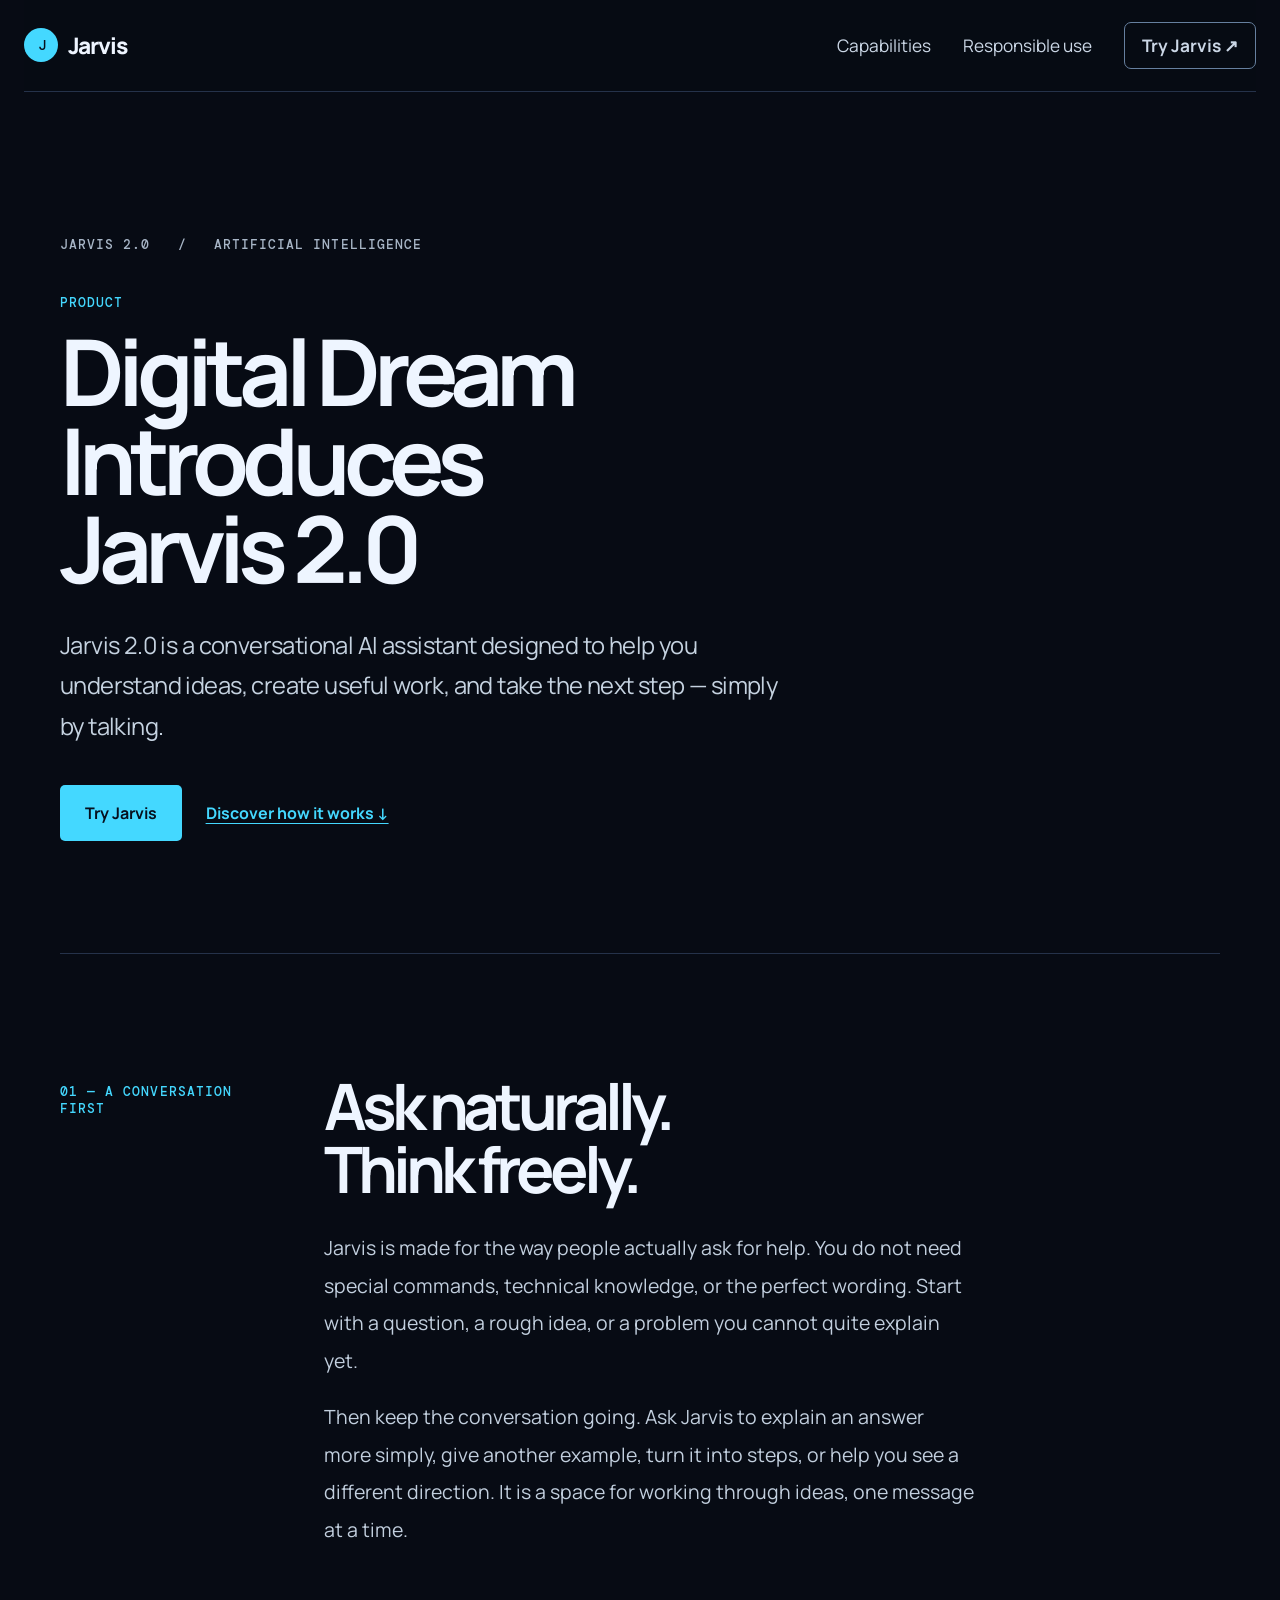
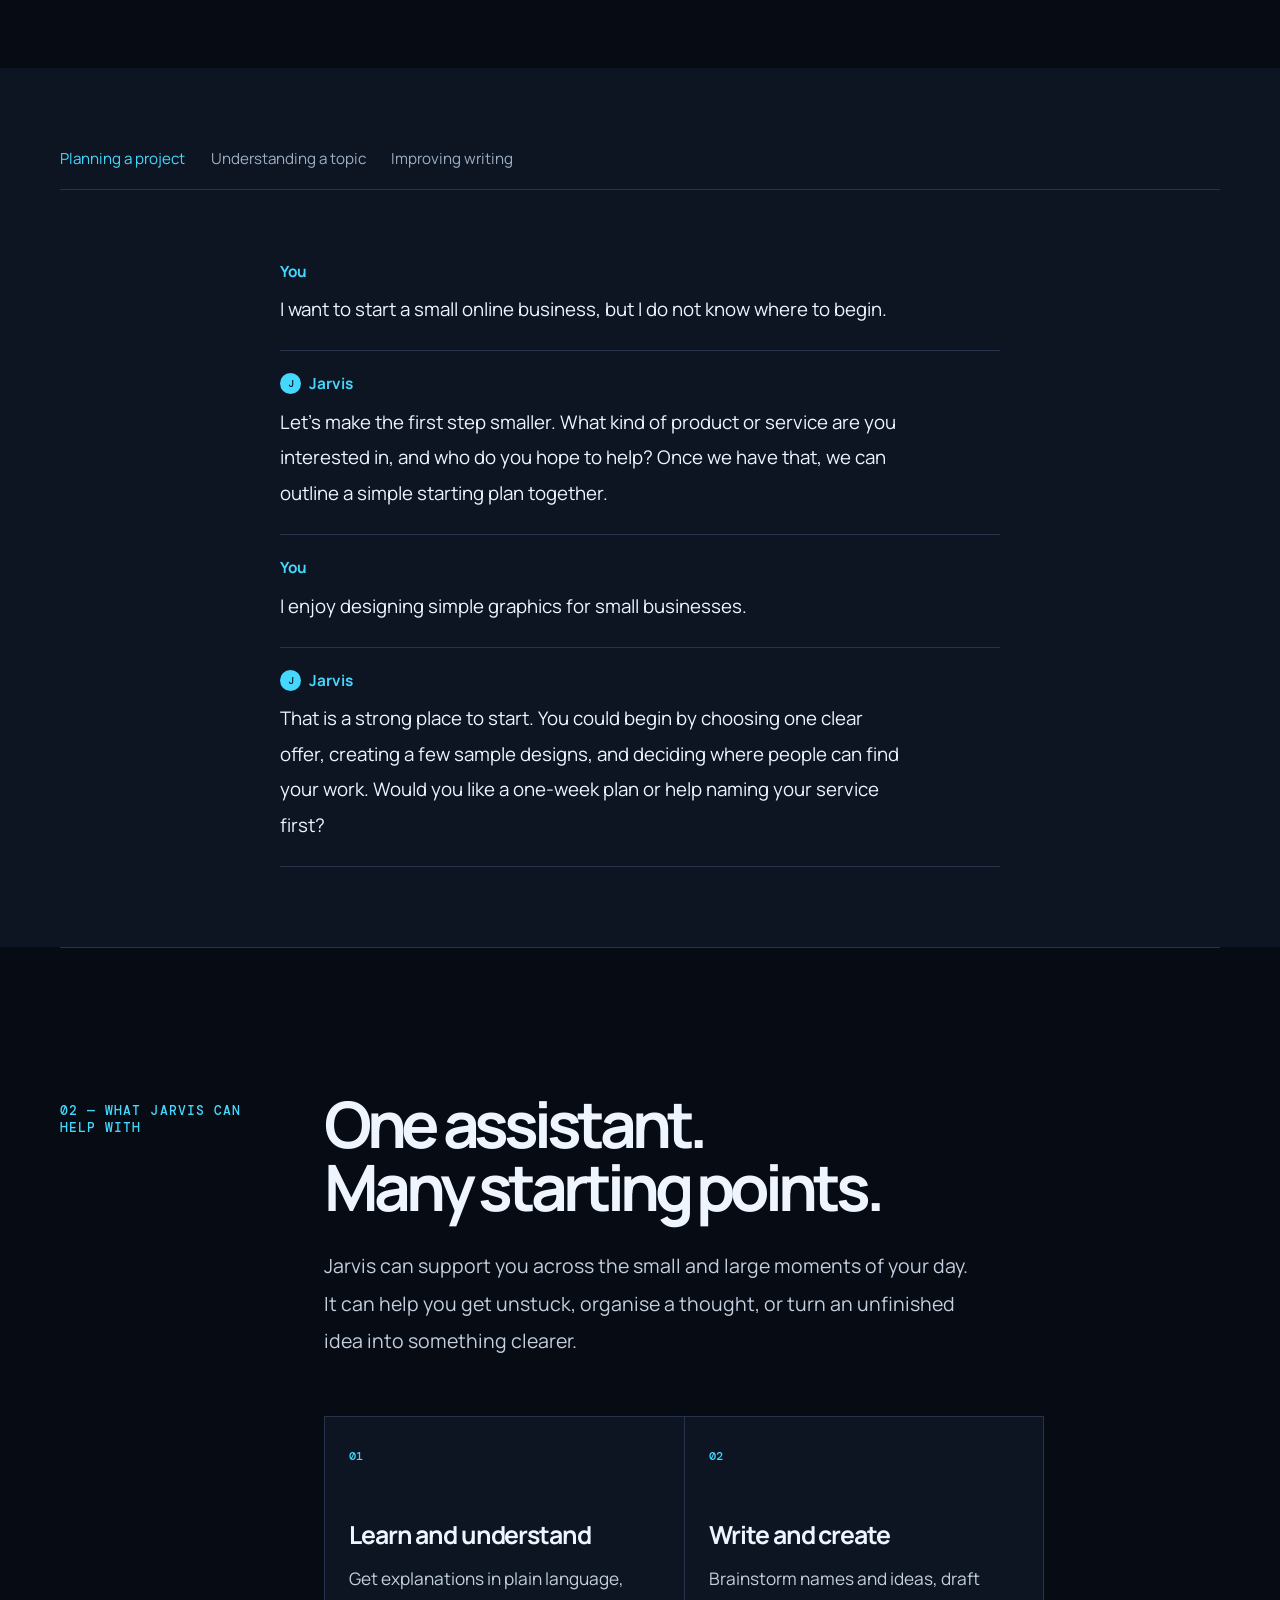
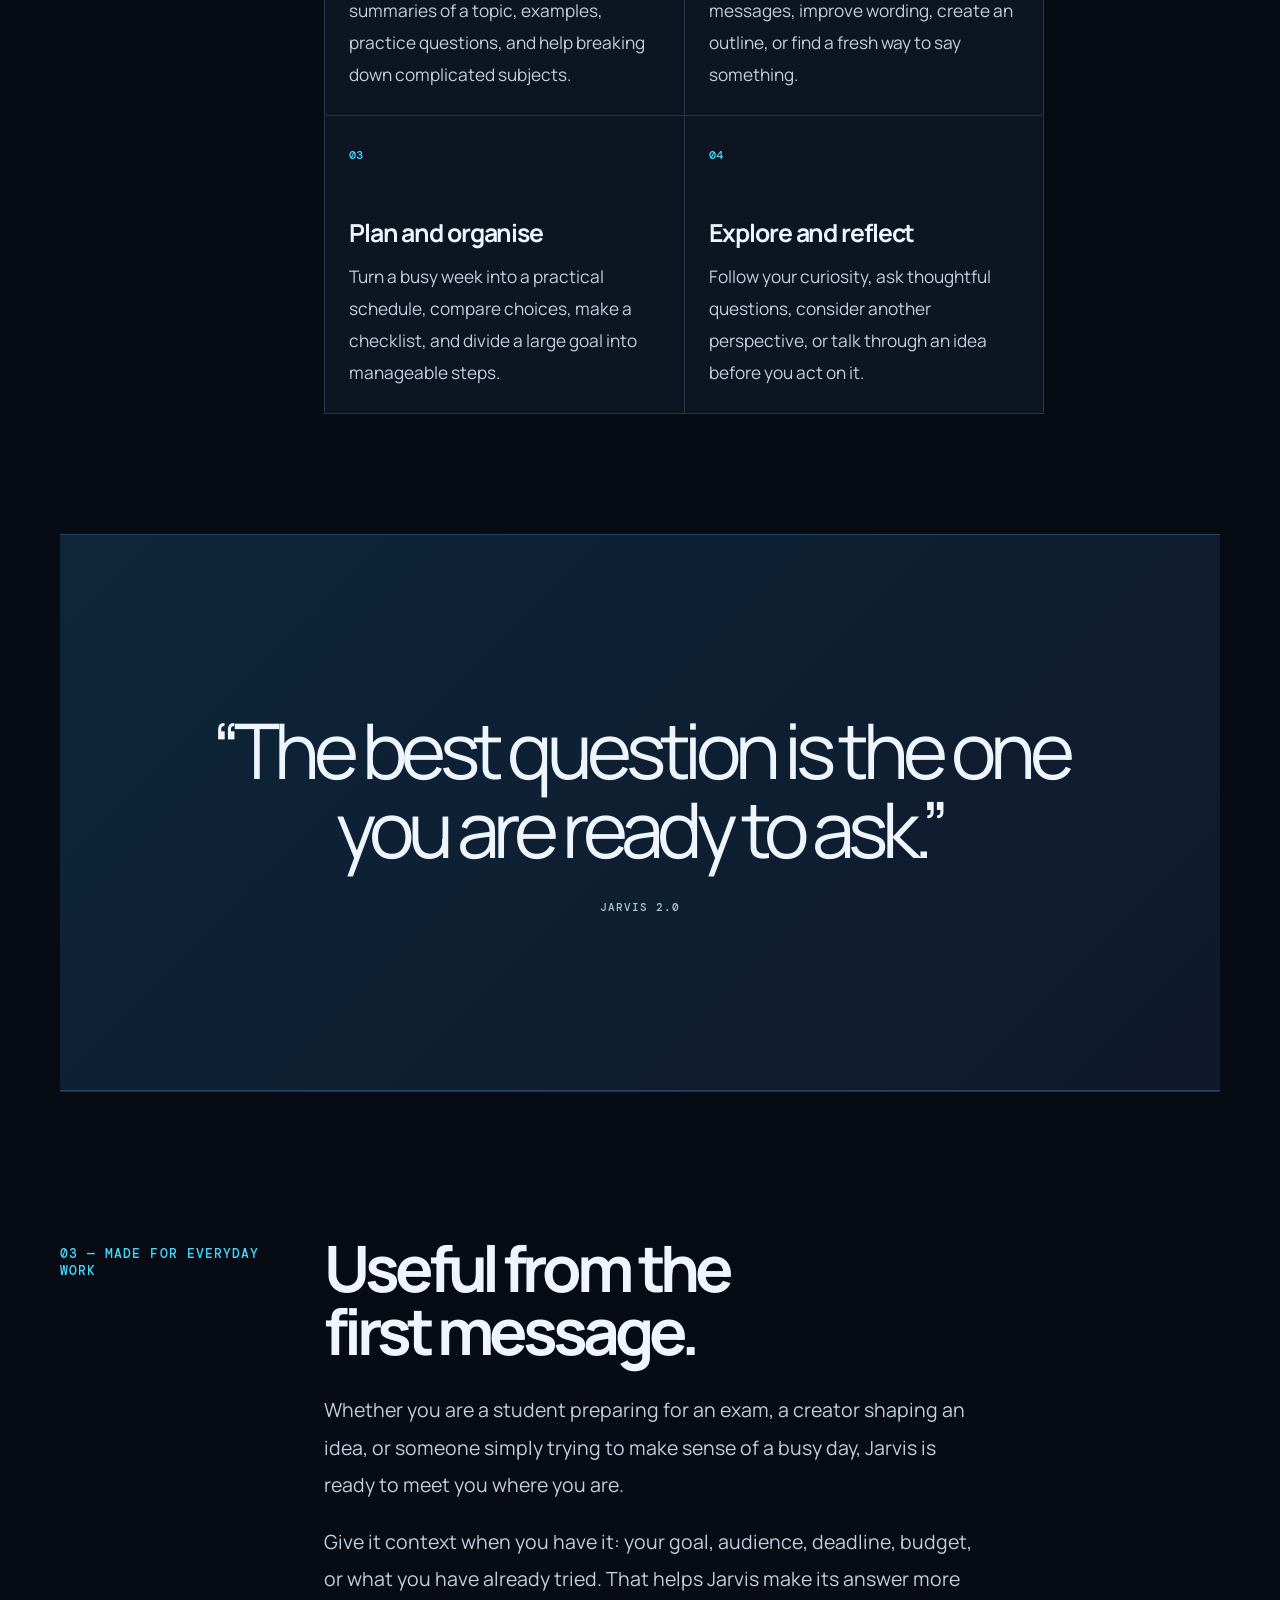
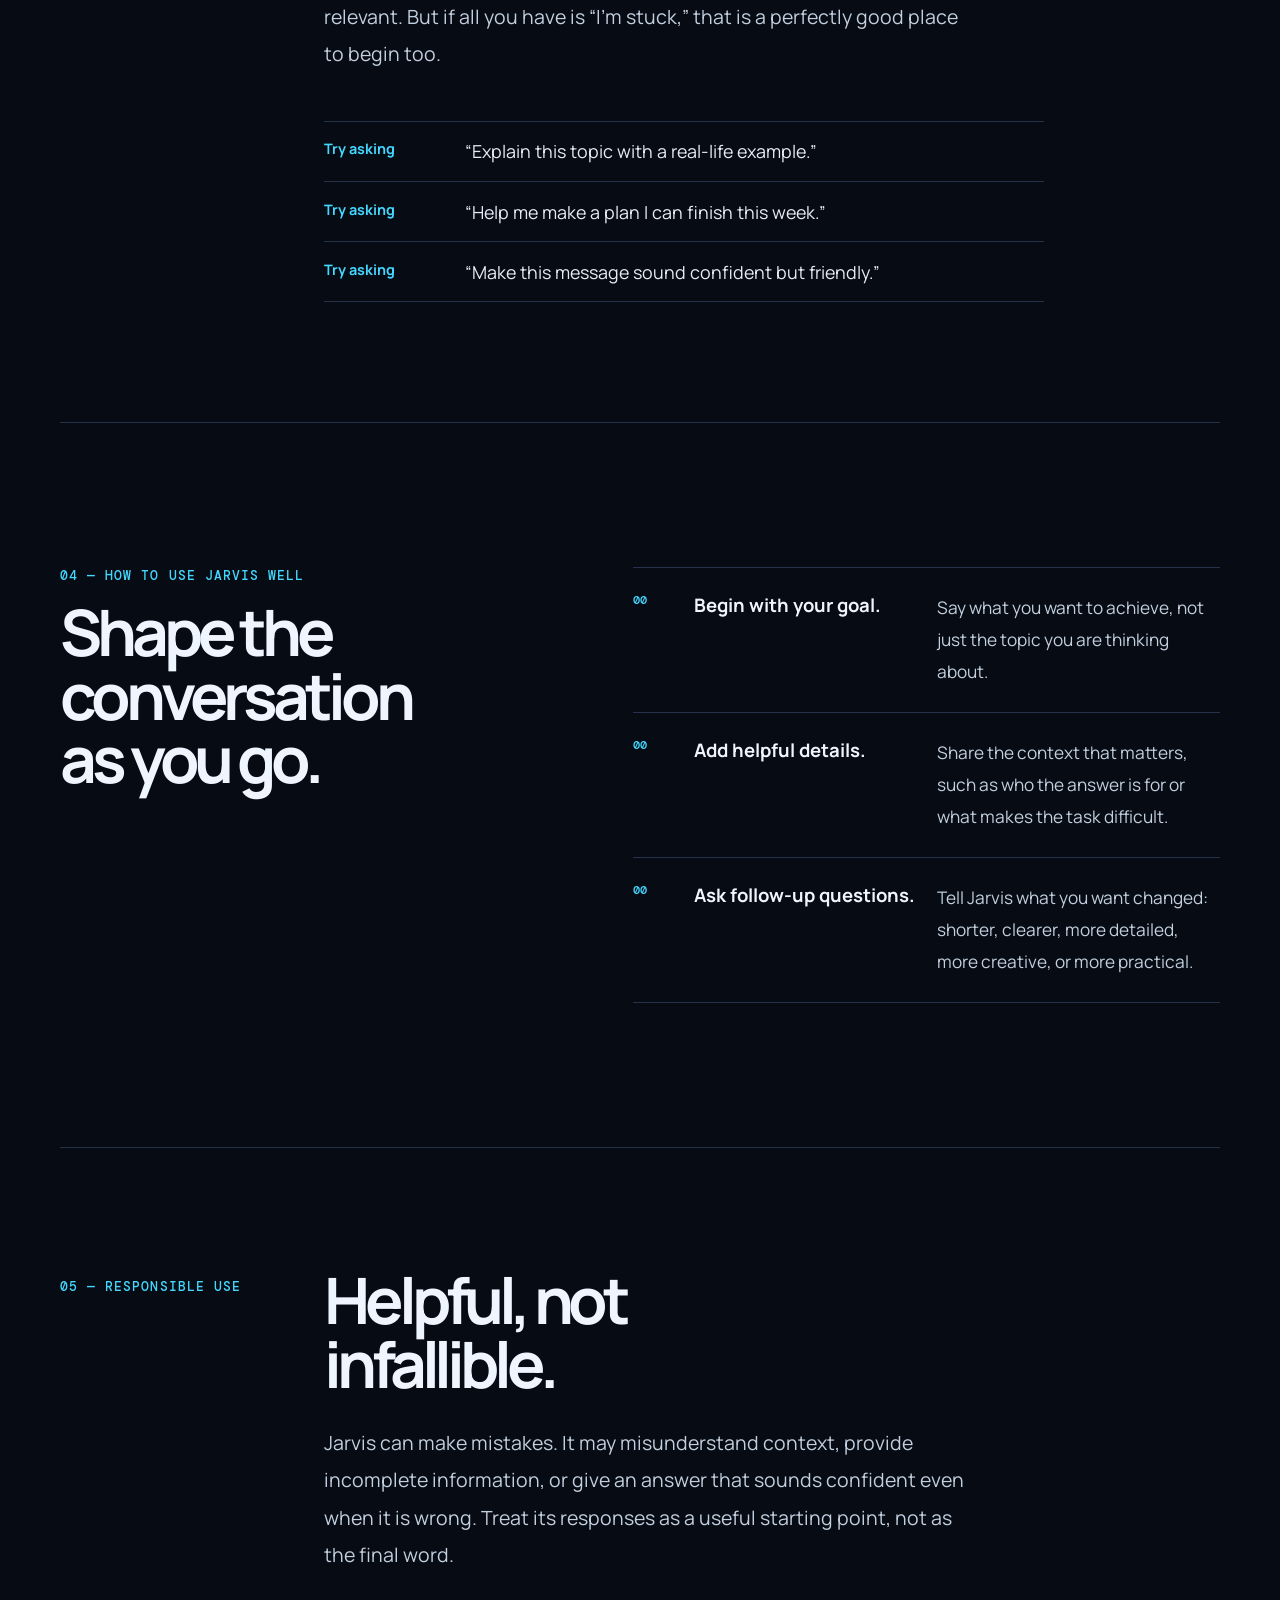
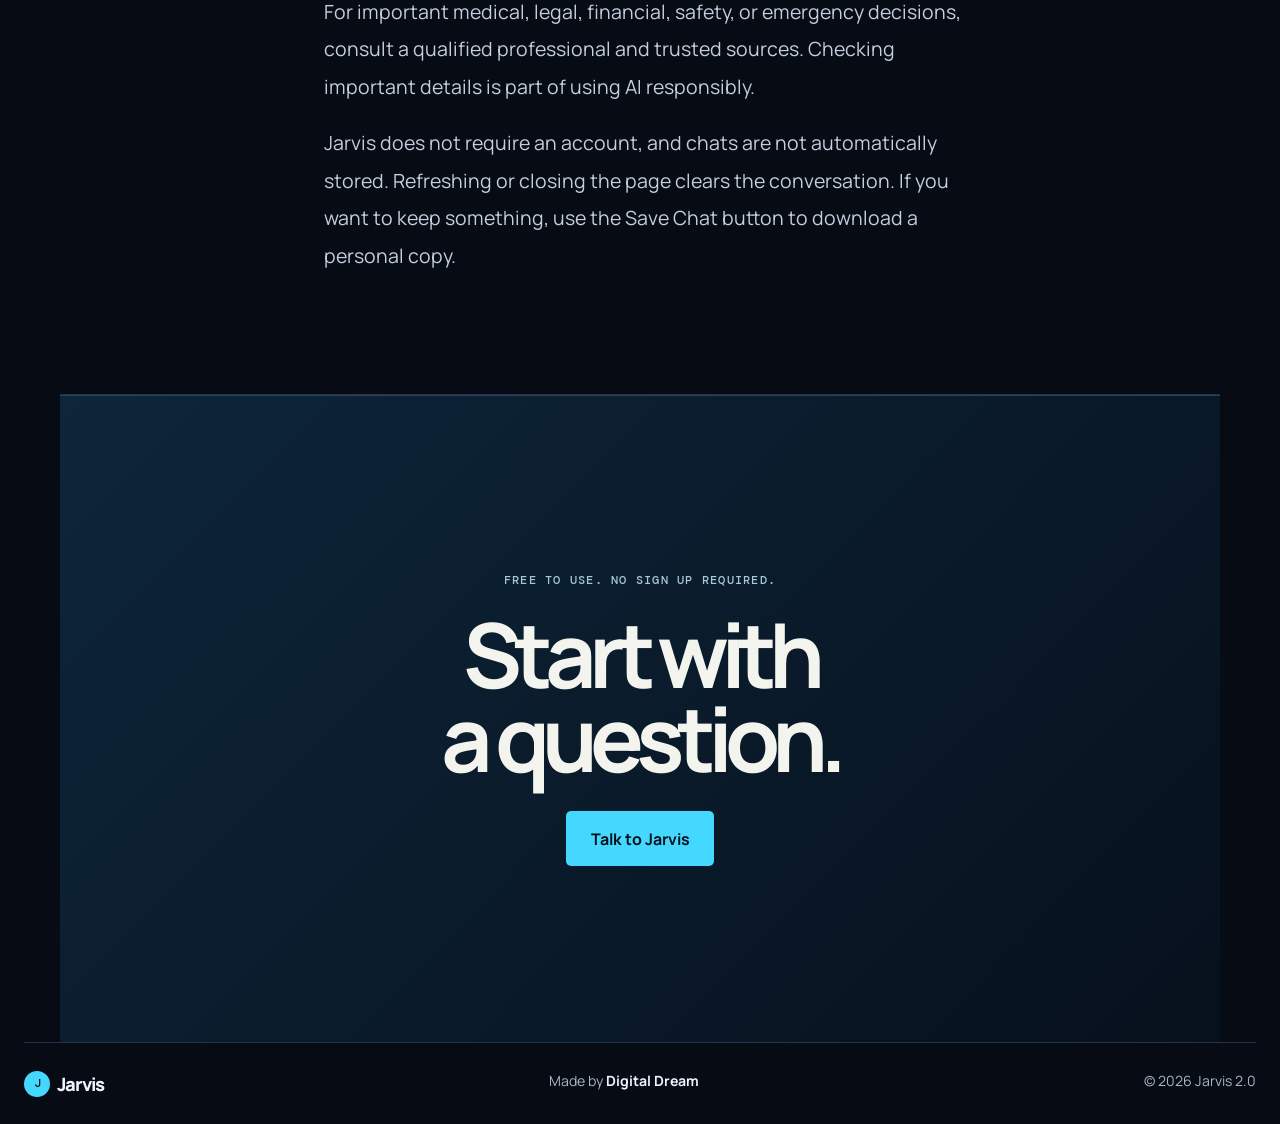
==== index.html @ 753f1389 "Initial commit" ====
<!doctype html>
<html lang="en">
<head>
  <meta charset="utf-8">
  <meta name="viewport" content="width=device-width, initial-scale=1">
  <title>Digital Dream Introduces Jarvis 2.0</title>
  <link rel="preconnect" href="https://fonts.googleapis.com">
  <link rel="preconnect" href="https://fonts.gstatic.com" crossorigin>
  <link href="https://fonts.googleapis.com/css2?family=DM+Mono:wght@400;500&family=Manrope:wght@400;500;600;700;800&display=swap" rel="stylesheet">
  <link rel="icon" type="image/svg+xml" href="favicon.svg">
  <link rel="stylesheet" href="style.css">
</head>
<body class="editorial-page is-loading">
  <div id="page-preloader" class="page-preloader" role="status" aria-label="Loading Jarvis"><div class="preloader-mark">J</div><p>Preparing Jarvis 2.0</p><span class="preloader-line"></span></div>
  <header class="editorial-header">
    <a href="index.html" class="editorial-brand"><span>J</span> Jarvis</a>
    <nav><a href="#capabilities">Capabilities</a><a href="#responsible-use">Responsible use</a><a class="editorial-cta-small" href="chat.html">Try Jarvis ↗</a></nav>
  </header>

  <main>
    <article class="editorial-article">
      <header class="article-intro">
        <p class="article-date">JARVIS 2.0 &nbsp; / &nbsp; ARTIFICIAL INTELLIGENCE</p>
        <p class="article-type">Product</p>
        <h1 class="launch-title">Digital Dream<br>Introduces<br>Jarvis 2.0</h1>
        <p class="article-lead">Jarvis 2.0 is a conversational AI assistant designed to help you understand ideas, create useful work, and take the next step — simply by talking.</p>
        <div class="article-actions"><a href="chat.html" class="article-button">Try Jarvis</a><a href="#about-jarvis" class="article-link">Discover how it works ↓</a></div>
      </header>

      <section id="about-jarvis" class="editorial-section opening-section">
        <aside class="section-label">01 — A conversation first</aside>
        <div class="section-content"><h2>Ask naturally.<br>Think freely.</h2><p>Jarvis is made for the way people actually ask for help. You do not need special commands, technical knowledge, or the perfect wording. Start with a question, a rough idea, or a problem you cannot quite explain yet.</p><p>Then keep the conversation going. Ask Jarvis to explain an answer more simply, give another example, turn it into steps, or help you see a different direction. It is a space for working through ideas, one message at a time.</p></div>
      </section>

      <section class="jarvis-demo" aria-label="Example Jarvis conversation">
        <div class="demo-tabs"><span class="active">Planning a project</span><span>Understanding a topic</span><span>Improving writing</span></div>
        <div class="demo-conversation"><div class="demo-user"><b>You</b><p>I want to start a small online business, but I do not know where to begin.</p></div><div class="demo-jarvis"><b><i>J</i> Jarvis</b><p>Let’s make the first step smaller. What kind of product or service are you interested in, and who do you hope to help? Once we have that, we can outline a simple starting plan together.</p></div><div class="demo-user"><b>You</b><p>I enjoy designing simple graphics for small businesses.</p></div><div class="demo-jarvis"><b><i>J</i> Jarvis</b><p>That is a strong place to start. You could begin by choosing one clear offer, creating a few sample designs, and deciding where people can find your work. Would you like a one-week plan or help naming your service first?</p></div></div>
      </section>

      <section id="capabilities" class="editorial-section capability-section">
        <aside class="section-label">02 — What Jarvis can help with</aside>
        <div class="section-content"><h2>One assistant.<br>Many starting points.</h2><p>Jarvis can support you across the small and large moments of your day. It can help you get unstuck, organise a thought, or turn an unfinished idea into something clearer.</p>
          <div class="editorial-cards"><article><span>01</span><h3>Learn and understand</h3><p>Get explanations in plain language, summaries of a topic, examples, practice questions, and help breaking down complicated subjects.</p></article><article><span>02</span><h3>Write and create</h3><p>Brainstorm names and ideas, draft messages, improve wording, create an outline, or find a fresh way to say something.</p></article><article><span>03</span><h3>Plan and organise</h3><p>Turn a busy week into a practical schedule, compare choices, make a checklist, and divide a large goal into manageable steps.</p></article><article><span>04</span><h3>Explore and reflect</h3><p>Follow your curiosity, ask thoughtful questions, consider another perspective, or talk through an idea before you act on it.</p></article></div>
        </div>
      </section>

      <section class="editorial-quote"><p>“The best question is the one you are ready to ask.”</p><span>Jarvis 2.0</span></section>

      <section class="editorial-section use-section">
        <aside class="section-label">03 — Made for everyday work</aside>
        <div class="section-content"><h2>Useful from the<br>first message.</h2><p>Whether you are a student preparing for an exam, a creator shaping an idea, or someone simply trying to make sense of a busy day, Jarvis is ready to meet you where you are.</p><p>Give it context when you have it: your goal, audience, deadline, budget, or what you have already tried. That helps Jarvis make its answer more relevant. But if all you have is “I’m stuck,” that is a perfectly good place to begin too.</p><div class="prompt-list"><div><b>Try asking</b><span>“Explain this topic with a real-life example.”</span></div><div><b>Try asking</b><span>“Help me make a plan I can finish this week.”</span></div><div><b>Try asking</b><span>“Make this message sound confident but friendly.”</span></div></div></div>
      </section>

      <section class="how-section-editorial"><div><p class="section-label">04 — How to use Jarvis well</p><h2>Shape the conversation<br>as you go.</h2></div><ol><li><b>Begin with your goal.</b><span>Say what you want to achieve, not just the topic you are thinking about.</span></li><li><b>Add helpful details.</b><span>Share the context that matters, such as who the answer is for or what makes the task difficult.</span></li><li><b>Ask follow-up questions.</b><span>Tell Jarvis what you want changed: shorter, clearer, more detailed, more creative, or more practical.</span></li></ol></section>

      <section id="responsible-use" class="editorial-section limitations-section">
        <aside class="section-label">05 — Responsible use</aside>
        <div class="section-content"><h2>Helpful, not<br>infallible.</h2><p>Jarvis can make mistakes. It may misunderstand context, provide incomplete information, or give an answer that sounds confident even when it is wrong. Treat its responses as a useful starting point, not as the final word.</p><p>For important medical, legal, financial, safety, or emergency decisions, consult a qualified professional and trusted sources. Checking important details is part of using AI responsibly.</p><p>Jarvis does not require an account, and chats are not automatically stored. Refreshing or closing the page clears the conversation. If you want to keep something, use the Save Chat button to download a personal copy.</p></div>
      </section>

      <section class="article-final"><p>Free to use. No sign up required.</p><h2>Start with<br>a question.</h2><a href="chat.html" class="article-button light-button">Talk to Jarvis</a></section>
    </article>
  </main>
  <footer class="editorial-footer"><a href="index.html" class="editorial-brand"><span>J</span> Jarvis</a><p>Made by <strong>Digital Dream</strong></p><p>© 2026 Jarvis 2.0</p></footer>
  <script src="preloader.js"></script>
</body>
</html>
---- style.css ----
:root { --bg:#070b14; --surface:#111827; --surface-2:#182235; --border:#25324a; --text:#eef5ff; --muted:#92a1b8; --cyan:#44d8ff; --cyan-soft:#1d7f9d; --user:#275cc8; --danger:#ff9a9a; }
* { box-sizing:border-box; } html { overflow-x:hidden; background:var(--bg); } body { min-width:0; min-height:100vh; margin:0; background:var(--bg); color:var(--text); font-family:Manrope,Arial,sans-serif; } button,a,textarea { font:inherit; } button { cursor:pointer; } .landing-page { overflow:hidden; }
.hero { min-height:88vh; position:relative; isolation:isolate; overflow:hidden; background:radial-gradient(circle at 50% 45%,#112650 0,transparent 31%),linear-gradient(135deg,#060914,#090f22 55%,#09182a); } .grid-glow { position:absolute; inset:0; opacity:.24; background-image:linear-gradient(#64cfff19 1px,transparent 1px),linear-gradient(90deg,#64cfff19 1px,transparent 1px); background-size:48px 48px; mask-image:radial-gradient(ellipse at center,black,transparent 68%); z-index:-1; } .hero-orb { position:absolute; width:42rem; height:42rem; border-radius:50%; filter:blur(10px); z-index:-1; opacity:.22; } .orb-one { background:#006aff; top:-23rem; left:-15rem; } .orb-two { background:#00e4ff; bottom:-29rem; right:-15rem; }
.landing-nav,.chat-header { width:min(100%,1180px); margin:auto; display:flex; align-items:center; justify-content:space-between; padding:1.25rem 1.5rem; } .logo { display:flex; align-items:center; gap:.55rem; color:var(--text); text-decoration:none; font-weight:800; letter-spacing:-.04em; font-size:1.15rem; } .logo em { color:var(--cyan); font-style:normal; } .logo-mark,.jarvis-avatar { display:grid; place-items:center; background:linear-gradient(135deg,var(--cyan),#6788ff); color:#06101e; font-family:'DM Mono',monospace; font-weight:500; border-radius:9px; } .logo-mark { width:28px; height:28px; box-shadow:0 0 22px #44d8ff88; } .online-dot { color:#9adab3; font:500 .73rem 'DM Mono',monospace; } .online-dot::before { content:''; display:inline-block; width:7px; height:7px; margin-right:.4rem; border-radius:50%; background:#51df8c; box-shadow:0 0 10px #51df8c; }
.hero-content { width:min(100% - 2rem,780px); margin:clamp(5.5rem,13vh,8.5rem) auto 0; text-align:center; } .eyebrow { margin:0 0 1rem; color:var(--cyan); font:500 .72rem 'DM Mono',monospace; letter-spacing:.17em; } h1 { margin:0; font-size:clamp(3.25rem,9vw,6.4rem); line-height:.99; letter-spacing:-.07em; } h1 span { background:linear-gradient(90deg,#f4fcff,var(--cyan)); -webkit-background-clip:text; color:transparent; } .hero-copy { max-width:550px; margin:1.7rem auto 2.2rem; color:var(--muted); line-height:1.7; font-size:1.05rem; } .start-button { display:inline-flex; align-items:center; gap:.9rem; border:1px solid #85e7ff80; border-radius:13px; padding:.95rem 1.35rem; color:#06101e; background:var(--cyan); box-shadow:0 0 45px #44d8ff55; text-decoration:none; font-weight:800; transition:.2s transform,.2s box-shadow; } .start-button:hover { transform:translateY(-3px); box-shadow:0 0 60px #44d8ff88; } .start-button span { font-size:1.3rem; } .privacy-note { margin:1.35rem 0 .55rem; color:var(--muted); font-size:.78rem; } .hero-capabilities { margin:0; color:#d4e7f2; font-size:.78rem; font-weight:700; letter-spacing:.02em; } .hero-capabilities i { color:var(--cyan); padding:0 .25rem; font-style:normal; }
.about-section,.how-section { width:min(100% - 2rem,1060px); margin:auto; padding:7.5rem 0; } .about-section { display:grid; grid-template-columns:.85fr 1.15fr; align-items:start; gap:5rem; } .section-heading h2,.how-section h2 { margin:.2rem 0 1.2rem; font-size:clamp(2.1rem,4vw,3.6rem); letter-spacing:-.06em; line-height:1.05; } .section-heading h2 span { color:var(--cyan); } .section-heading > p:last-child { max-width:390px; color:var(--muted); line-height:1.75; } .feature-grid { display:grid; gap:.85rem; } .feature-card { padding:1.3rem 1.4rem; border:1px solid var(--border); border-radius:16px; background:linear-gradient(135deg,#111a2b,#0d1423); transition:transform .2s,border-color .2s; } .feature-card:hover { transform:translateX(5px); border-color:#3f8ca5; } .feature-icon { display:grid; place-items:center; width:32px; height:32px; border-radius:9px; background:#44d8ff19; color:var(--cyan); font-size:1rem; } .feature-card h3 { margin:.8rem 0 .35rem; font-size:1rem; } .feature-card p { margin:0; color:var(--muted); font-size:.84rem; line-height:1.65; } .how-section { text-align:center; border-top:1px solid var(--border); } .how-section h2 { font-size:clamp(2rem,4vw,3.3rem); } .steps { display:grid; grid-template-columns:repeat(3,1fr); margin:3rem 0 2.3rem; } .steps div { padding:1rem; border-right:1px solid var(--border); } .steps div:last-child { border:0; } .steps b { color:var(--cyan); font:500 .75rem 'DM Mono',monospace; } .steps p { margin:.7rem 0 0; color:var(--muted); font-size:.9rem; } .small-start { padding:.8rem 1.15rem; } .site-footer { width:min(100% - 2rem,1180px); margin:auto; padding:1.6rem 0 2rem; border-top:1px solid var(--border); display:flex; justify-content:space-between; align-items:center; } .site-footer p { color:var(--muted); font-size:.78rem; } .site-footer strong { color:var(--text); }
.chat-page { display:flex; flex-direction:column; height:100vh; } .chat-header { width:100%; border-bottom:1px solid var(--border); background:#090e1ad9; backdrop-filter:blur(12px); } .header-actions { display:flex; gap:.65rem; } .header-button { border:1px solid var(--border); background:transparent; border-radius:8px; padding:.5rem .7rem; color:var(--muted); font-size:.78rem; transition:.2s; } .header-button:hover { border-color:var(--cyan-soft); color:var(--cyan); background:#44d8ff0b; }
.voice-preference-modal { position:fixed; z-index:90; inset:0; display:grid; place-items:center; padding:1rem; background:#050a13cf; backdrop-filter:blur(8px); } .voice-preference-modal[hidden] { display:none; } .voice-preference-card { width:min(100%,430px); padding:2rem; border:1px solid #3e7b99; border-radius:20px; text-align:center; background:radial-gradient(circle at top,#163b58,#0e1728 62%); box-shadow:0 24px 70px #000b; } .voice-preference-mark { display:grid; place-items:center; width:48px; height:48px; margin:0 auto 1rem; border-radius:14px; color:#06101e; background:var(--cyan); box-shadow:0 0 30px #44d8ff77; font:500 1.25rem 'DM Mono',monospace; } .voice-preference-kicker { margin:0; color:var(--cyan); font:500 .7rem 'DM Mono',monospace; letter-spacing:.12em; text-transform:uppercase; } .voice-preference-card h1 { margin:.55rem 0 .75rem; font-size:1.65rem; letter-spacing:-.05em; } .voice-preference-card > p:not(.voice-preference-kicker) { margin:0; color:var(--muted); font-size:.9rem; line-height:1.6; } .voice-preference-options { display:grid; grid-template-columns:1fr 1fr; gap:.7rem; margin-top:1.5rem; } .voice-preference-options button { min-height:46px; border:1px solid var(--border); border-radius:10px; color:var(--text); background:#152138; font-weight:800; transition:.2s; } .voice-preference-options button:hover,.voice-preference-options button:focus-visible { border-color:var(--cyan); color:#06101e; outline:0; background:var(--cyan); }

/* Standalone login and sign-up previews. */
.auth-page { min-height:100vh; background:radial-gradient(circle at 15% 8%,#14345a 0,transparent 28%),radial-gradient(circle at 84% 82%,#102849 0,transparent 31%),#070b14; } .auth-layout { display:grid; grid-template-columns:minmax(0,1.08fr) minmax(430px,.92fr); min-height:100vh; } .auth-introduction { position:relative; display:flex; flex-direction:column; min-height:100%; padding:2rem clamp(2rem,6vw,7rem); overflow:hidden; border-right:1px solid #244057; background:linear-gradient(145deg,#091427d9,#0a1425aa); } .auth-introduction::before { content:''; position:absolute; inset:0; opacity:.32; background-image:linear-gradient(#63d9ff18 1px,transparent 1px),linear-gradient(90deg,#63d9ff18 1px,transparent 1px); background-size:48px 48px; mask-image:radial-gradient(ellipse at center,black,transparent 70%); pointer-events:none; } .auth-brand { position:relative; display:flex; align-items:center; gap:.55rem; width:max-content; color:var(--text); font-size:1.12rem; font-weight:800; letter-spacing:-.04em; text-decoration:none; } .auth-brand span { display:grid; place-items:center; width:30px; height:30px; border-radius:9px; color:#06101e; background:var(--cyan); box-shadow:0 0 22px #44d8ff88; font:500 .9rem 'DM Mono',monospace; } .auth-brand em { color:var(--cyan); font-style:normal; } .auth-intro-copy { position:relative; max-width:570px; margin:auto 0; } .auth-intro-copy p,.auth-eyebrow { margin:0 0 1rem; color:var(--cyan); font:500 .7rem 'DM Mono',monospace; letter-spacing:.15em; } .auth-intro-copy h1 { margin:0; font-size:clamp(2.8rem,5vw,5rem); line-height:1; letter-spacing:-.07em; } .auth-intro-copy span { display:block; max-width:440px; margin-top:1.4rem; color:var(--muted); line-height:1.75; } .auth-credit { position:relative; margin:0; color:#7c90a7; font-size:.72rem; } .auth-panel { display:grid; place-items:center; padding:2rem; background:#0a101caa; } .auth-card { width:min(100%,405px); } .auth-card h2 { margin:.25rem 0 .55rem; font-size:2.15rem; letter-spacing:-.06em; } .auth-description { margin:0 0 1.75rem; color:var(--muted); font-size:.9rem; line-height:1.65; } .auth-form { display:grid; gap:1rem; } .auth-form > label { display:grid; gap:.42rem; color:#d7e4f0; font-size:.76rem; font-weight:700; } .auth-form input:not([type="checkbox"]) { width:100%; border:1px solid var(--border); border-radius:9px; outline:0; padding:.78rem .85rem; color:var(--text); background:#101a2a; transition:border-color .2s,box-shadow .2s; } .auth-form input:not([type="checkbox"]):focus { border-color:var(--cyan); box-shadow:0 0 0 3px #44d8ff14; } .auth-form input::placeholder { color:#718198; } .auth-form-row { display:flex; justify-content:space-between; align-items:center; margin-top:-.1rem; font-size:.73rem; } .auth-form-row a,.auth-switch a { color:var(--cyan); text-decoration:none; } .remember-choice,.terms-choice { display:flex !important; align-items:center; gap:.48rem; color:#9eb0c4 !important; font-weight:500 !important; } .terms-choice { margin-top:-.1rem; font-size:.71rem !important; } .auth-primary { display:flex; align-items:center; justify-content:center; gap:.55rem; min-height:46px; border:0; border-radius:9px; color:#06101e; background:var(--cyan); box-shadow:0 8px 24px #44d8ff33; font-weight:800; transition:transform .2s,box-shadow .2s; } .auth-primary:hover { transform:translateY(-1px); box-shadow:0 12px 28px #44d8ff4d; } .auth-primary span { font-size:1.15rem; } .auth-divider { display:flex; align-items:center; gap:.75rem; margin:1.45rem 0 1rem; color:#718198; font-size:.7rem; } .auth-divider::before,.auth-divider::after { content:''; height:1px; flex:1; background:var(--border); } .auth-divider span { white-space:nowrap; } .social-sign-in { display:grid; grid-template-columns:repeat(3,1fr); gap:.55rem; } .social-sign-in button { display:flex; justify-content:center; align-items:center; gap:.38rem; min-height:42px; border:1px solid var(--border); border-radius:8px; color:#cddbe8; background:#101a2a; font-size:.73rem; font-weight:700; transition:.2s; } .social-sign-in button:hover { border-color:#4a9ab8; color:var(--cyan); background:#14243a; } .social-sign-in b { font-size:1rem; line-height:1; } .google-mark { color:#68d9ff; } .apple-mark { color:#e7eff8; } .facebook-mark { color:#67a8ff; font-family:Arial,sans-serif; } .auth-switch { margin:1.35rem 0 0; color:#93a7bc; text-align:center; font-size:.77rem; } .auth-preview-status { min-height:1.25rem; margin:.75rem 0 0; color:#8bdcf0; text-align:center; font-size:.7rem; line-height:1.45; } .welcome-voice-button { display:block; margin:.4rem auto 0; border:0; color:var(--cyan); background:transparent; font-size:.72rem; text-decoration:underline; } .welcome-voice-button[hidden] { display:none; }
@media (max-width:820px) { .auth-layout { grid-template-columns:1fr; } .auth-introduction { min-height:270px; padding:1.5rem 1.5rem 2rem; border-right:0; border-bottom:1px solid #244057; } .auth-intro-copy { margin:auto 0 0; } .auth-intro-copy h1 { font-size:2.55rem; } .auth-intro-copy span { max-width:520px; margin-top:.7rem; font-size:.85rem; } .auth-credit { display:none; } .auth-panel { padding:2.4rem 1.25rem; } }
.chat-main { flex:1; overflow-y:auto; -ms-overflow-style:none; scrollbar-width:none; } .chat-main::-webkit-scrollbar { display:none; } .messages { width:min(100% - 2rem,820px); margin:auto; padding:2rem 0 10rem; display:flex; flex-direction:column; gap:1.35rem; } .message-row { display:flex; align-items:flex-start; gap:.75rem; max-width:84%; animation:message-in .28s ease both; } .message-row.user { align-self:flex-end; } .message-row.user .message-bubble { background:linear-gradient(135deg,#255cbf,#244996); border-color:#427cdd; border-radius:16px 4px 16px 16px; } .message-row.jarvis { align-self:flex-start; } .jarvis-avatar { width:31px; height:31px; flex:none; border-radius:10px; font-size:.78rem; } .message-bubble,.typing-bubble { border:1px solid var(--border); border-radius:4px 16px 16px 16px; background:var(--surface); padding:.8rem 1rem; line-height:1.65; font-size:.93rem; white-space:pre-wrap; } .error-message .message-bubble { border-color:#9e5656; color:var(--danger); } .typing-bubble { display:flex; align-items:center; gap:.28rem; padding:.85rem 1rem; } .typing-bubble span { width:5px; height:5px; border-radius:50%; background:var(--cyan); animation:blink 1.2s infinite; } .typing-bubble span:nth-child(2) { animation-delay:.15s; } .typing-bubble span:nth-child(3) { animation-delay:.3s; } .typing-bubble b { margin-left:.3rem; color:var(--muted); font-weight:500; font-size:.78rem; }
.composer-area { position:fixed; z-index:3; bottom:0; left:0; right:0; padding:1.5rem 1rem .8rem; background:linear-gradient(transparent,var(--bg) 26%); } .composer { display:flex; align-items:end; gap:.6rem; width:min(100%,820px); margin:auto; padding:.55rem; border:1px solid var(--border); border-radius:16px; background:var(--surface); box-shadow:0 15px 35px #0005; } textarea { flex:1; max-height:150px; border:0; outline:0; resize:none; padding:.55rem .6rem; color:var(--text); background:transparent; line-height:1.5; } textarea::placeholder { color:#748399; } .send-button { display:grid; place-items:center; width:38px; height:38px; flex:none; border:0; border-radius:10px; background:var(--cyan); color:#07101c; font-size:1.4rem; font-weight:800; transition:.2s; } .send-button:hover { transform:translateY(-1px); } .send-button:disabled { cursor:not-allowed; opacity:.45; } .composer-area p { margin:.55rem 0 0; color:#68778d; text-align:center; font-size:.68rem; }
@keyframes message-in { from { opacity:0; transform:translateY(8px); } to { opacity:1; transform:none; } } @keyframes blink { 0%,70%,100% { opacity:.25; transform:translateY(0); } 35% { opacity:1; transform:translateY(-2px); } }
@media (max-width:700px) { .about-section { grid-template-columns:1fr; gap:2rem; padding:5rem 0; } .how-section { padding:5rem 0; } .steps { grid-template-columns:1fr; gap:.7rem; margin:2rem 0; } .steps div { border-right:0; border-bottom:1px solid var(--border); } .site-footer { align-items:flex-start; flex-direction:column; gap:.5rem; } } @media (max-width:560px) { .landing-nav,.chat-header { padding:1rem; } .hero-content { margin-top:8.5rem; } .header-button span { display:none; } .header-button { font-size:1.05rem; padding:.35rem .5rem; } .messages { width:calc(100% - 1.2rem); padding-top:1.3rem; gap:1rem; } .message-row { max-width:93%; } .composer-area { padding:1rem .6rem .55rem; } }

/* Portfolio-style Jarvis landing page */
.portfolio-page { background:#070b14; } .portfolio-wrap { width:min(100% - 3rem,1180px); margin:auto; } .portfolio-nav { position:absolute; top:0; left:0; right:0; z-index:3; display:flex; align-items:center; justify-content:space-between; width:min(100% - 3rem,1180px); margin:auto; padding:1.5rem 0; } .nav-chat { color:var(--text); font-size:.83rem; font-weight:700; text-decoration:none; } .nav-chat span { color:var(--cyan); margin-left:.35rem; } .portfolio-hero { min-height:100svh; position:relative; display:flex; align-items:center; overflow:hidden; background:radial-gradient(circle at 68% 43%,#153c6a 0,transparent 27%),linear-gradient(135deg,#050812,#0b1122 58%,#071827); } .portfolio-hero .grid-glow { z-index:0; } .portfolio-hero .hero-orb { z-index:0; } .hero-label { position:absolute; top:50%; right:max(1.5rem,calc((100% - 1180px)/2)); display:flex; gap:.5rem; align-items:center; color:#b5e6f5; font:500 .7rem 'DM Mono',monospace; letter-spacing:.08em; writing-mode:vertical-rl; transform:translateY(-50%); } .hero-label span { width:7px; height:7px; border-radius:50%; background:#59e59a; box-shadow:0 0 10px #59e59a; } .portfolio-hero .portfolio-wrap { position:relative; z-index:1; padding-top:5rem; } .portfolio-hero h1 { max-width:800px; font-size:clamp(4.2rem,10.4vw,9.5rem); } .hero-bottom { display:flex; align-items:end; justify-content:space-between; gap:2rem; max-width:850px; margin:2.6rem 0 0 16%; } .hero-bottom p { max-width:390px; margin:0; color:var(--muted); line-height:1.7; font-size:.95rem; } .scroll-note { position:absolute; bottom:1.7rem; left:50%; transform:translateX(-50%); color:#7c91ae; font:500 .64rem 'DM Mono',monospace; letter-spacing:.13em; } .scroll-note span { color:var(--cyan); margin-left:.45rem; }
.story-section { display:grid; grid-template-columns:.18fr 1fr 1fr; gap:3rem; padding:10rem 0; align-items:start; } .section-number,.feature-index { color:var(--cyan); font:500 .75rem 'DM Mono',monospace; } .story-section h2,.abilities-title h2,.conversation-copy h2,.promise-layout h2,.final-section h2 { margin:.25rem 0 0; color:var(--text); font-size:clamp(2.5rem,5.2vw,5rem); line-height:1.02; letter-spacing:-.07em; } .story-section h2 span,.abilities-title h2 span,.conversation-copy h2 span,.promise-layout h2 span { color:var(--cyan); } .story-text { padding-top:2rem; } .story-text p,.conversation-copy > p,.promise-layout p { color:var(--muted); line-height:1.8; font-size:.95rem; } .story-text p + p { margin-top:1.2rem; }
.detail-section { display:grid; grid-template-columns:.18fr 1fr 1fr; gap:3rem; padding:0 0 10rem; align-items:start; } .detail-heading h2,.examples-section h2,.guide-intro h2,.limits-section h2 { margin:.25rem 0 0; font-size:clamp(2.3rem,4.5vw,4.4rem); line-height:1.05; letter-spacing:-.065em; } .detail-heading h2 span,.guide-intro h2 span { color:var(--cyan); } .detail-body { max-width:480px; padding-top:1.4rem; } .detail-body p { color:var(--muted); line-height:1.85; font-size:.95rem; } .detail-body p + p { margin-top:1.2rem; }
.abilities-section { padding:8rem 0; border-top:1px solid var(--border); border-bottom:1px solid var(--border); background:#0a101d; } .abilities-title { display:flex; justify-content:space-between; gap:3rem; align-items:end; margin-bottom:4rem; } .abilities-title p { max-width:350px; color:var(--muted); line-height:1.7; font-size:.9rem; } .ability-grid { display:grid; grid-template-columns:repeat(2,1fr); gap:1rem; } .ability-card { position:relative; min-height:260px; padding:1.5rem; border:1px solid var(--border); border-radius:18px; background:linear-gradient(145deg,#111b2d,#0d1525); overflow:hidden; transition:.25s transform,.25s border-color; } .ability-card:hover { transform:translateY(-5px); border-color:#408ea8; } .ability-featured { background:radial-gradient(circle at 75% 15%,#1a6090 0,transparent 40%),linear-gradient(145deg,#142644,#0d1728); } .ability-icon { display:grid; place-items:center; width:42px; height:42px; margin:3rem 0 1.5rem; border-radius:12px; background:#44d8ff1a; color:var(--cyan); font-size:1.35rem; } .ability-card h3 { margin:0 0 .45rem; font-size:1.25rem; letter-spacing:-.04em; } .ability-card p { max-width:360px; margin:0; color:var(--muted); font-size:.86rem; line-height:1.7; } .card-tag { position:absolute; top:1.5rem; right:1.5rem; color:#bceefa; font-size:.67rem; }
.conversation-section { display:grid; grid-template-columns:1fr .82fr; gap:clamp(3rem,9vw,9rem); align-items:center; padding:10rem 0; } .conversation-window { padding:1rem; border:1px solid #2a425d; border-radius:20px; background:linear-gradient(145deg,#111d31,#0b1120); box-shadow:25px 28px 0 #44d8ff0d; } .window-bar { display:flex; align-items:center; gap:.35rem; padding:0 0 1rem; border-bottom:1px solid var(--border); } .window-bar span { width:7px; height:7px; border-radius:50%; background:#40516a; } .window-bar b { margin-left:.35rem; color:var(--muted); font:500 .7rem 'DM Mono',monospace; } .sample-message { width:max-content; max-width:84%; margin:1.5rem .2rem; padding:.8rem 1rem; border-radius:12px; color:var(--text); font-size:.85rem; line-height:1.65; } .user-sample { margin-left:auto; background:#2855ad; border-bottom-right-radius:3px; } .ai-sample { display:flex; gap:.7rem; align-items:flex-start; background:#172337; border:1px solid var(--border); border-bottom-left-radius:3px; } .ai-sample i { display:grid; place-items:center; width:25px; height:25px; flex:none; border-radius:8px; background:var(--cyan); color:#07101c; font:500 .7rem 'DM Mono',monospace; font-style:normal; } .ai-sample p { margin:0; } .conversation-copy .eyebrow { margin-bottom:1.2rem; } .conversation-copy > p { margin:1.5rem 0; } .text-cta { color:var(--cyan); text-decoration:none; font-weight:800; font-size:.88rem; } .text-cta span { margin-left:.4rem; font-size:1.1rem; }
.examples-section { padding:9rem 0; background:#0d1422; border-top:1px solid var(--border); border-bottom:1px solid var(--border); } .examples-section h2 { margin:0 0 3.5rem; } .example-grid { display:grid; grid-template-columns:repeat(3,1fr); gap:1rem; } .example-card { display:flex; flex-direction:column; min-height:340px; padding:1.4rem; border:1px solid var(--border); border-radius:16px; background:#101a2b; } .example-top { display:flex; justify-content:space-between; color:var(--cyan); font:500 .68rem 'DM Mono',monospace; letter-spacing:.08em; } .example-top b { color:#607087; font-weight:500; } .example-card h3 { margin:3rem 0 1rem; font-size:1.08rem; line-height:1.4; letter-spacing:-.03em; } .example-card > p { margin:0; color:var(--muted); line-height:1.7; font-size:.84rem; } .example-reply { display:flex; gap:.55rem; align-items:flex-start; margin-top:auto; padding-top:1.6rem; color:#c7d9e7; font-size:.75rem; line-height:1.55; } .example-reply i { display:grid; place-items:center; width:22px; height:22px; flex:none; border-radius:7px; background:var(--cyan); color:#06101e; font:500 .62rem 'DM Mono',monospace; font-style:normal; }
.guide-section { display:grid; grid-template-columns:.9fr 1.1fr; gap:7rem; padding:10rem 0; align-items:start; } .guide-intro > p:last-child { max-width:420px; color:var(--muted); line-height:1.8; font-size:.94rem; margin-top:1.5rem; } .guide-list { border-top:1px solid var(--border); } .guide-list article { display:grid; grid-template-columns:55px 1fr; gap:1rem; padding:1.5rem 0; border-bottom:1px solid var(--border); } .guide-list b { color:var(--cyan); font:500 .75rem 'DM Mono',monospace; } .guide-list h3 { margin:0 0 .4rem; font-size:1rem; } .guide-list p { margin:0; color:var(--muted); font-size:.86rem; line-height:1.7; }
.promise-section { padding:8rem 0; background:linear-gradient(100deg,#07111d,#0d2639); border-top:1px solid #1e3d52; border-bottom:1px solid #1e3d52; } .promise-layout { display:grid; grid-template-columns:1.1fr .7fr; gap:6rem; align-items:end; } .promise-layout p { margin:0; } .promise-layout p + p { margin-top:1rem; } .final-section { padding:10rem 0; text-align:center; } .final-section h2 { margin-bottom:2.3rem; font-size:clamp(3rem,6vw,6rem); } .final-note { color:var(--muted); font-size:.75rem; margin-top:1.35rem; } .portfolio-page .site-footer { width:min(100% - 3rem,1180px); }
.limits-section { display:grid; grid-template-columns:.18fr 1fr 1fr; gap:3rem; padding:10rem 0; align-items:start; } .limits-section h2 { margin:.25rem 0; } .limits-copy { padding-top:1.2rem; max-width:510px; } .limits-copy p { color:var(--muted); font-size:.94rem; line-height:1.85; } .limits-copy p + p { margin-top:1.2rem; }
@media (max-width:800px) { .portfolio-wrap,.portfolio-nav,.portfolio-page .site-footer { width:calc(100% - 2rem); } .portfolio-hero h1 { font-size:clamp(3.5rem,15vw,6rem); } .hero-label { display:none; } .hero-bottom,.abilities-title { align-items:flex-start; flex-direction:column; margin-left:0; } .story-section,.detail-section,.conversation-section,.promise-layout,.guide-section,.limits-section { grid-template-columns:1fr; gap:2rem; } .story-section { padding:6rem 0; } .detail-section { padding:0 0 6rem; } .story-text,.detail-body,.limits-copy { padding:0; } .abilities-section,.promise-section,.examples-section { padding:5.5rem 0; } .conversation-section,.guide-section,.limits-section { padding:6rem 0; } .final-section { padding:7rem 0; } } @media (max-width:540px) { .ability-grid,.example-grid { grid-template-columns:1fr; } .portfolio-hero { min-height:760px; } .portfolio-nav { padding-top:1.1rem; } .nav-chat { font-size:.75rem; } .hero-bottom { gap:1.5rem; } .hero-bottom .start-button { width:100%; justify-content:center; } .ability-card { min-height:235px; } }

/* Original long-form editorial layout for the Jarvis product page. */
.editorial-page { background:#f7f7f4; color:#141414; font-family:Manrope,Arial,sans-serif; } .editorial-header { display:flex; align-items:center; justify-content:space-between; width:min(100% - 3rem,1400px); margin:auto; padding:1rem 0; border-bottom:1px solid #d9d9d5; } .editorial-brand { display:flex; gap:.42rem; align-items:center; color:#111; font-weight:800; letter-spacing:-.05em; text-decoration:none; } .editorial-brand span { display:grid; place-items:center; width:26px; height:26px; border-radius:50%; color:white; background:#111; font:500 .72rem 'DM Mono',monospace; } .editorial-header nav { display:flex; align-items:center; gap:1.4rem; } .editorial-header nav a { color:#292929; text-decoration:none; font-size:.76rem; } .editorial-cta-small { border:1px solid #111; border-radius:5px; padding:.45rem .7rem; font-weight:700; } .editorial-article { width:min(100%,1160px); margin:auto; } .article-intro { padding:9rem 0 7rem; max-width:850px; } .article-date,.article-type,.section-label { margin:0; font:500 .69rem 'DM Mono',monospace; letter-spacing:.08em; text-transform:uppercase; } .article-date { color:#73736f; } .article-type { margin:2.6rem 0 1rem; color:#111; } .article-intro h1 { color:#111; font-size:clamp(4rem,9vw,8.6rem); line-height:.91; letter-spacing:-.095em; } .article-lead { max-width:630px; margin:2rem 0 0; color:#494945; font-size:1.18rem; line-height:1.58; letter-spacing:-.025em; } .article-actions { display:flex; gap:1.5rem; align-items:center; margin-top:2.4rem; } .article-button { display:inline-block; padding:.9rem 1.25rem; color:#fff; background:#111; border-radius:5px; text-decoration:none; font-size:.82rem; font-weight:700; } .article-link { color:#111; font-size:.8rem; font-weight:700; text-decoration:underline; text-underline-offset:4px; }
.editorial-section { display:grid; grid-template-columns:200px 1fr; gap:4rem; padding:7.5rem 0; border-top:1px solid #d9d9d5; } .editorial-section .section-label { color:#777772; padding-top:.6rem; } .section-content { max-width:720px; } .section-content h2,.how-section-editorial h2 { margin:0 0 1.8rem; color:#111; font-size:clamp(2.5rem,5vw,5.15rem); line-height:.99; letter-spacing:-.08em; } .section-content > p { max-width:650px; margin:0; color:#454541; font-size:1.01rem; line-height:1.78; } .section-content > p + p { margin-top:1.2rem; }
.jarvis-demo { margin:0 calc((1160px - 100vw)/2); padding:5rem max(1.5rem,calc((100vw - 1160px)/2)); background:#101010; color:#f5f5f1; } .demo-tabs { display:flex; gap:1.6rem; padding-bottom:1.25rem; border-bottom:1px solid #3a3a38; color:#a8a8a2; font-size:.74rem; white-space:nowrap; overflow:hidden; } .demo-tabs .active { color:#fff; } .demo-conversation { width:min(100%,720px); margin:3rem auto 0; } .demo-user,.demo-jarvis { padding:1.4rem 0; border-bottom:1px solid #30302e; } .demo-user b,.demo-jarvis b { display:flex; align-items:center; gap:.5rem; font-size:.75rem; } .demo-user p,.demo-jarvis p { max-width:620px; margin:.65rem 0 0; color:#e8e8e4; font-size:.93rem; line-height:1.75; } .demo-jarvis i,.example-reply i { display:grid; place-items:center; width:21px; height:21px; color:#111; background:#e7e7e0; border-radius:50%; font:500 .62rem 'DM Mono',monospace; font-style:normal; }
.capability-section { padding-top:9rem; } .editorial-cards { display:grid; grid-template-columns:repeat(2,1fr); margin-top:3.5rem; border-top:1px solid #bcbcb7; border-left:1px solid #bcbcb7; } .editorial-cards article { min-height:260px; padding:1.5rem; border-right:1px solid #bcbcb7; border-bottom:1px solid #bcbcb7; } .editorial-cards span { color:#777772; font:500 .68rem 'DM Mono',monospace; } .editorial-cards h3 { margin:3.3rem 0 .75rem; color:#111; font-size:1.24rem; letter-spacing:-.045em; } .editorial-cards p { max-width:280px; margin:0; color:#555550; font-size:.85rem; line-height:1.7; } .editorial-quote { padding:11rem 2rem; color:#f7f7f4; background:#111; text-align:center; } .editorial-quote p { max-width:950px; margin:auto; font-size:clamp(2.5rem,6vw,6rem); line-height:1.02; letter-spacing:-.08em; } .editorial-quote span { display:block; margin-top:2rem; color:#b8b8b2; font:500 .68rem 'DM Mono',monospace; letter-spacing:.1em; text-transform:uppercase; }
.use-section { padding-top:9rem; } .prompt-list { margin-top:3rem; border-top:1px solid #bcbcb7; } .prompt-list div { display:grid; grid-template-columns:125px 1fr; gap:1rem; padding:1.1rem 0; border-bottom:1px solid #bcbcb7; } .prompt-list b { color:#777772; font-size:.72rem; } .prompt-list span { color:#1c1c1a; font-size:.88rem; } .how-section-editorial { display:grid; grid-template-columns:.88fr 1.12fr; gap:7rem; padding:9rem 0; border-top:1px solid #d9d9d5; } .how-section-editorial .section-label { color:#777772; margin-bottom:1rem; } .how-section-editorial ol { margin:0; padding:0; list-style:none; border-top:1px solid #bcbcb7; } .how-section-editorial li { display:grid; grid-template-columns:45px 1fr 1.25fr; gap:1rem; padding:1.5rem 0; border-bottom:1px solid #bcbcb7; } .how-section-editorial li::before { content:counter(list-item, decimal-leading-zero); color:#777772; font:500 .67rem 'DM Mono',monospace; } .how-section-editorial li b { color:#1b1b19; font-size:.91rem; } .how-section-editorial li span { color:#5a5a55; font-size:.86rem; line-height:1.7; }
.limitations-section { border-bottom:1px solid #d9d9d5; } .article-final { padding:11rem 0; color:#f4f4ef; background:#111; text-align:center; } .article-final p { margin:0 0 1.5rem; color:#aaa9a3; font:500 .69rem 'DM Mono',monospace; text-transform:uppercase; letter-spacing:.1em; } .article-final h2 { margin:0 0 2rem; font-size:clamp(3.4rem,7vw,7rem); line-height:.93; letter-spacing:-.09em; } .light-button { color:#111; background:#f4f4ef; } .editorial-footer { display:flex; justify-content:space-between; width:min(100% - 3rem,1400px); margin:auto; padding:1.7rem 0; color:#686863; font-size:.73rem; } .editorial-footer p { margin:0; } .editorial-footer strong { color:#151514; }
@media (max-width:750px) { .editorial-header { width:calc(100% - 2rem); } .editorial-header nav a:not(.editorial-cta-small) { display:none; } .article-intro { padding:6.5rem 1rem 5rem; } .editorial-article { width:100%; } .editorial-section,.how-section-editorial { grid-template-columns:1fr; gap:2rem; padding:5rem 1rem; } .editorial-section .section-label { padding:0; } .jarvis-demo { margin:0; padding:3rem 1rem; } .editorial-cards { grid-template-columns:1fr; } .editorial-quote { padding:7rem 1.2rem; } .how-section-editorial li { grid-template-columns:35px 1fr; } .how-section-editorial li span { grid-column:2; } .article-final { padding:7rem 1rem; } .editorial-footer { width:calc(100% - 2rem); flex-wrap:wrap; gap:1rem; } }

/* Jarvis article colour and readability pass — shares the chat page palette. */
.editorial-page { background:var(--bg); color:var(--text); } .editorial-header { border-color:var(--border); background:#070b14ee; } .editorial-brand { color:var(--text); font-size:1.02rem; } .editorial-brand span { color:#07101c; background:var(--cyan); } .editorial-header nav a { color:#cbd7e6; font-size:.84rem; } .editorial-cta-small { border-color:#66809f; } .editorial-article { background:var(--bg); } .article-date { color:#a8b6c7; font-size:.78rem; } .article-type { color:var(--cyan); font-size:.78rem; } .article-intro h1,.section-content h2,.how-section-editorial h2,.detail-heading h2,.examples-section h2,.guide-intro h2,.limits-section h2 { color:var(--text); } .article-lead { color:#c5d2e0; font-size:1.35rem; line-height:1.7; } .article-button { color:#06101e; background:var(--cyan); padding:1rem 1.4rem; font-size:.9rem; } .article-link { color:var(--cyan); font-size:.9rem; } .editorial-section,.how-section-editorial { border-color:var(--border); } .editorial-section .section-label,.how-section-editorial .section-label { color:var(--cyan); font-size:.76rem; } .section-content > p,.detail-body p,.story-text p,.conversation-copy > p,.promise-layout p,.limits-copy p { color:#c2cfde; font-size:1.08rem; line-height:1.9; } .jarvis-demo { background:#0d1422; } .demo-tabs { color:#9cafc4; border-color:var(--border); font-size:.85rem; } .demo-tabs .active { color:var(--cyan); } .demo-user,.demo-jarvis { border-color:var(--border); } .demo-user b,.demo-jarvis b { color:var(--cyan); font-size:.84rem; } .demo-user p,.demo-jarvis p { color:#edf5ff; font-size:1.03rem; line-height:1.85; } .demo-jarvis i { color:#06101e; background:var(--cyan); } .editorial-cards { border-color:var(--border); } .editorial-cards article { background:#0d1422; border-color:var(--border); } .editorial-cards span { color:var(--cyan); font-size:.75rem; } .editorial-cards h3 { color:var(--text); font-size:1.4rem; } .editorial-cards p { color:#c2cfde; font-size:.98rem; line-height:1.8; } .editorial-quote { background:linear-gradient(135deg,#0d2639,#10182b); border-top:1px solid #24455d; border-bottom:1px solid #24455d; } .editorial-quote p { color:var(--text); } .editorial-quote span { color:#a8c7d7; } .prompt-list { border-color:var(--border); } .prompt-list div { border-color:var(--border); } .prompt-list b { color:var(--cyan); font-size:.78rem; } .prompt-list span { color:#e4edf7; font-size:1rem; } .how-section-editorial ol,.how-section-editorial li { border-color:var(--border); } .how-section-editorial li::before { color:var(--cyan); font-size:.78rem; } .how-section-editorial li b { color:var(--text); font-size:1.03rem; } .how-section-editorial li span { color:#c2cfde; font-size:.98rem; line-height:1.8; } .limitations-section { border-color:var(--border); } .article-final { background:linear-gradient(135deg,#0d2639,#07101d); border-top:1px solid #24455d; } .article-final p { color:#a8c7d7; font-size:.78rem; } .light-button { color:#06101e; background:var(--cyan); } .editorial-footer { color:#a8b6c7; border-top:1px solid var(--border); } .editorial-footer strong { color:var(--text); }
@media (max-width:750px) { .article-lead { font-size:1.12rem; } .section-content > p,.detail-body p,.story-text p,.conversation-copy > p,.promise-layout p,.limits-copy p { font-size:1rem; line-height:1.82; } .demo-user p,.demo-jarvis p { font-size:.96rem; } .editorial-cards p { font-size:.93rem; } }

/* Larger type scale for the Jarvis landing page. */
.editorial-page { font-size:18px; } .editorial-header nav a { font-size:.94rem; } .editorial-brand { font-size:1.15rem; } .article-date,.article-type,.editorial-section .section-label,.how-section-editorial .section-label { font-size:.82rem; } .article-lead { max-width:720px; font-size:1.48rem; line-height:1.72; } .article-button { font-size:1rem; padding:1.05rem 1.55rem; } .article-link { font-size:1rem; } .section-content > p,.detail-body p,.story-text p,.conversation-copy > p,.promise-layout p,.limits-copy p { font-size:1.22rem; line-height:1.92; } .demo-tabs { font-size:.95rem; } .demo-user b,.demo-jarvis b { font-size:.96rem; } .demo-user p,.demo-jarvis p { font-size:1.17rem; line-height:1.9; } .editorial-cards h3 { font-size:1.55rem; } .editorial-cards p { max-width:330px; font-size:1.08rem; line-height:1.85; } .prompt-list b { font-size:.9rem; } .prompt-list span { font-size:1.12rem; } .how-section-editorial li b { font-size:1.16rem; } .how-section-editorial li span { font-size:1.08rem; line-height:1.85; } .editorial-footer { font-size:.88rem; }
.article-intro h1.launch-title { max-width:100%; font-size:clamp(3.1rem,7.2vw,6.8rem); line-height:.96; letter-spacing:-.075em; overflow-wrap:anywhere; }
.article-actions { flex-wrap:wrap; } .demo-tabs { overflow-x:auto; scrollbar-width:thin; }
.editorial-header { padding:1.35rem 0; } .editorial-header nav { gap:2rem; } .editorial-header nav a { font-size:1.08rem; } .editorial-header .editorial-cta-small { padding:.7rem 1.05rem; border-radius:7px; } .editorial-header .editorial-brand { gap:.6rem; font-size:1.42rem; } .editorial-header .editorial-brand span { width:34px; height:34px; font-size:.88rem; }
@media (max-width:750px) { .editorial-page { font-size:17px; } .article-intro { padding-top:5.5rem; } .article-intro h1.launch-title { font-size:clamp(2.65rem,12vw,4.7rem); line-height:1; letter-spacing:-.065em; } .article-lead { font-size:1.22rem; line-height:1.72; } .section-content > p,.detail-body p,.story-text p,.conversation-copy > p,.promise-layout p,.limits-copy p { font-size:1.08rem; line-height:1.85; } .demo-user p,.demo-jarvis p { font-size:1.04rem; } .editorial-cards p { font-size:1rem; } .prompt-list span { font-size:1.03rem; } .how-section-editorial li span { font-size:1rem; } }
@media (max-width:420px) { .editorial-header { gap:.65rem; } .editorial-header .editorial-brand { gap:.4rem; font-size:1.1rem; } .editorial-header .editorial-brand span { width:28px; height:28px; font-size:.72rem; } .editorial-header nav { gap:0; } .editorial-header .editorial-cta-small { padding:.55rem .65rem; font-size:.82rem; } .article-intro { padding-top:4.25rem; } .article-intro h1.launch-title { font-size:clamp(2.35rem,12.2vw,3.3rem); } .article-actions { align-items:stretch; flex-direction:column; gap:.85rem; } .article-actions .article-button,.article-actions .article-link { text-align:center; } .article-actions .article-link { padding:.7rem; } }

/* Chat controls: document context and browser voice chat. */
.composer-icon { display:grid; place-items:center; width:38px; height:38px; flex:none; padding:0; border:1px solid var(--border); border-radius:10px; color:#b7c8d9; background:transparent; font-size:1rem; transition:.2s; } .composer-icon:hover,.composer-icon.active { border-color:var(--cyan); color:#06101e; background:var(--cyan); } .document-status { display:flex; align-items:center; gap:.6rem; width:min(100%,820px); margin:0 auto .45rem; padding:.55rem .75rem; border:1px solid #275a70; border-radius:9px; color:#c9eaf5; background:#44d8ff12; font-size:.75rem; } .document-status::before { content:'Document context'; color:var(--cyan); font-weight:700; } .document-status span { overflow:hidden; text-overflow:ellipsis; white-space:nowrap; } .document-status button { margin-left:auto; padding:0 .15rem; border:0; color:var(--cyan); background:none; font-size:1.15rem; }
.composer-icon.text-control { width:auto; min-width:62px; padding:0 .7rem; font-size:.75rem; font-weight:700; white-space:nowrap; }
.composer-icon svg { width:18px; height:18px; fill:none; stroke:currentColor; stroke-width:1.8; stroke-linecap:round; stroke-linejoin:round; }
.message-bubble.is-streaming::after { content:'▋'; display:inline-block; margin-left:2px; color:var(--cyan); animation:stream-cursor .8s steps(1) infinite; }
@keyframes stream-cursor { 50% { opacity:0; } }
@media (max-width:680px) { .header-actions { gap:.35rem; } .composer-icon { width:34px; height:34px; font-size:.87rem; } .composer-icon.text-control { min-width:auto; padding:0 .45rem; font-size:.68rem; } }
@media (max-width:380px) { .chat-header { gap:.4rem; } .composer { gap:.35rem; padding:.4rem; } .composer-icon.text-control { padding:0 .35rem; font-size:.62rem; } .composer-area { padding-left:.35rem; padding-right:.35rem; } }

/* Unsaved chat warning shown when a user clicks away from the chat page. */
.leave-notice { position:fixed; z-index:10; right:1.25rem; bottom:1.25rem; width:min(calc(100% - 2.5rem),365px); padding:1.1rem; border:1px solid #397089; border-radius:14px; color:var(--text); background:#101c2e; box-shadow:0 20px 45px #0009; animation:notice-in .2s ease-out; } .leave-notice[hidden] { display:none; } .leave-notice-title { margin:0 0 .5rem; color:var(--cyan); font-size:1rem; font-weight:800; } .leave-notice > p:not(.leave-notice-title) { margin:.3rem 0 1rem; color:#c3d2e0; font-size:.83rem; line-height:1.55; } .leave-notice div { display:flex; justify-content:flex-end; gap:.55rem; } .stay-button,.leave-button { border-radius:7px; padding:.55rem .75rem; font-size:.76rem; font-weight:700; } .stay-button { border:1px solid var(--border); color:var(--text); background:transparent; } .leave-button { border:1px solid #c66b6b; color:#ffd8d8; background:#6b2e34; } @keyframes notice-in { from { opacity:0; transform:translateY(12px); } to { opacity:1; transform:none; } }

/* Shared five-second Jarvis page loader. */
.is-loading { overflow:hidden !important; } .page-preloader { position:fixed; z-index:100; inset:0; display:flex; flex-direction:column; align-items:center; justify-content:center; gap:.85rem; color:var(--text); background:radial-gradient(circle at center,#132c4a 0,transparent 32%),#070b14; transition:opacity .4s ease,visibility .4s ease; } .page-preloader.is-hidden { opacity:0; visibility:hidden; } .preloader-mark { display:grid; place-items:center; width:66px; height:66px; border:1px solid #8feaff; border-radius:20px; color:#06101e; background:var(--cyan); box-shadow:0 0 42px #44d8ff77; font:500 1.8rem 'DM Mono',monospace; animation:preloader-pulse 1.2s ease-in-out infinite; } .page-preloader p { margin:.55rem 0 0; font-size:.9rem; font-weight:700; letter-spacing:.03em; } .preloader-line { width:145px; height:3px; overflow:hidden; border-radius:999px; background:#263952; } .preloader-line::after { content:''; display:block; width:45%; height:100%; border-radius:inherit; background:var(--cyan); animation:preloader-sweep 1.1s ease-in-out infinite; } @keyframes preloader-pulse { 50% { transform:scale(1.06); box-shadow:0 0 60px #44d8ffbb; } } @keyframes preloader-sweep { from { transform:translateX(-110%); } to { transform:translateX(240%); } }
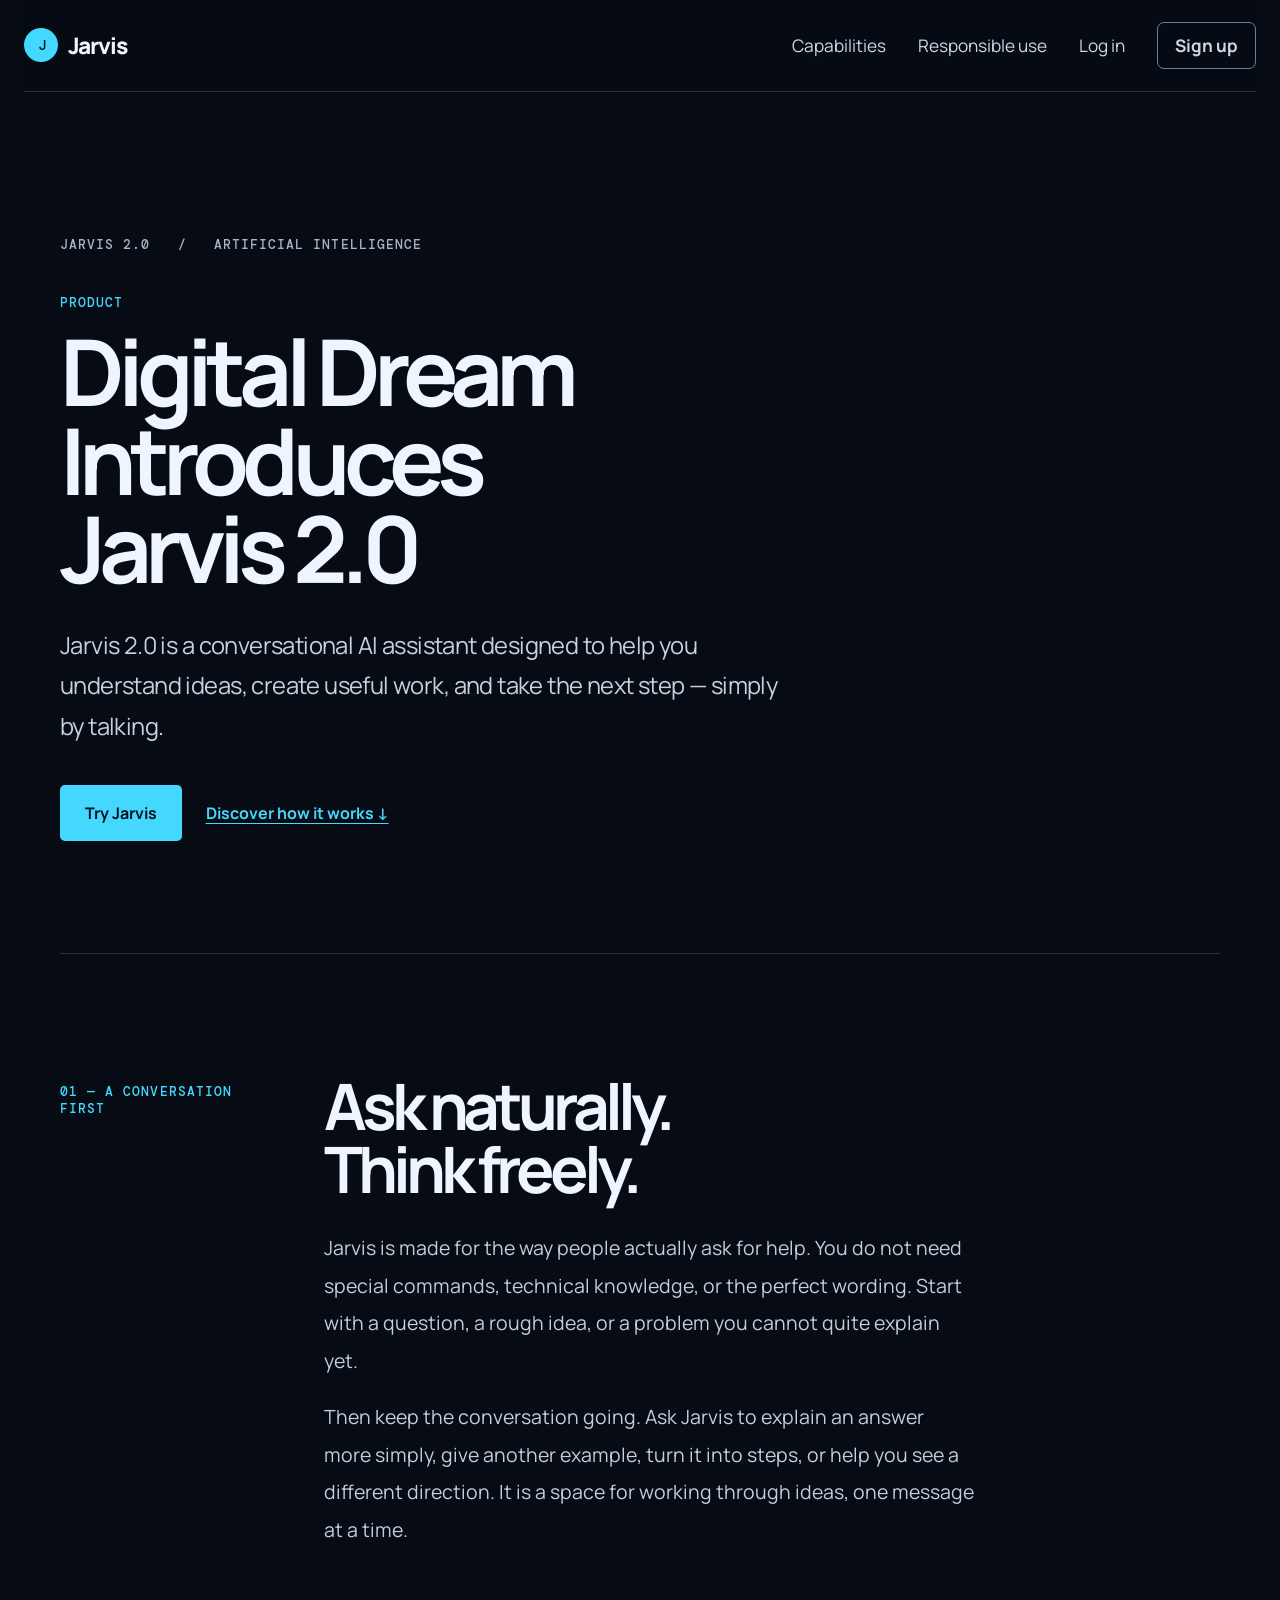
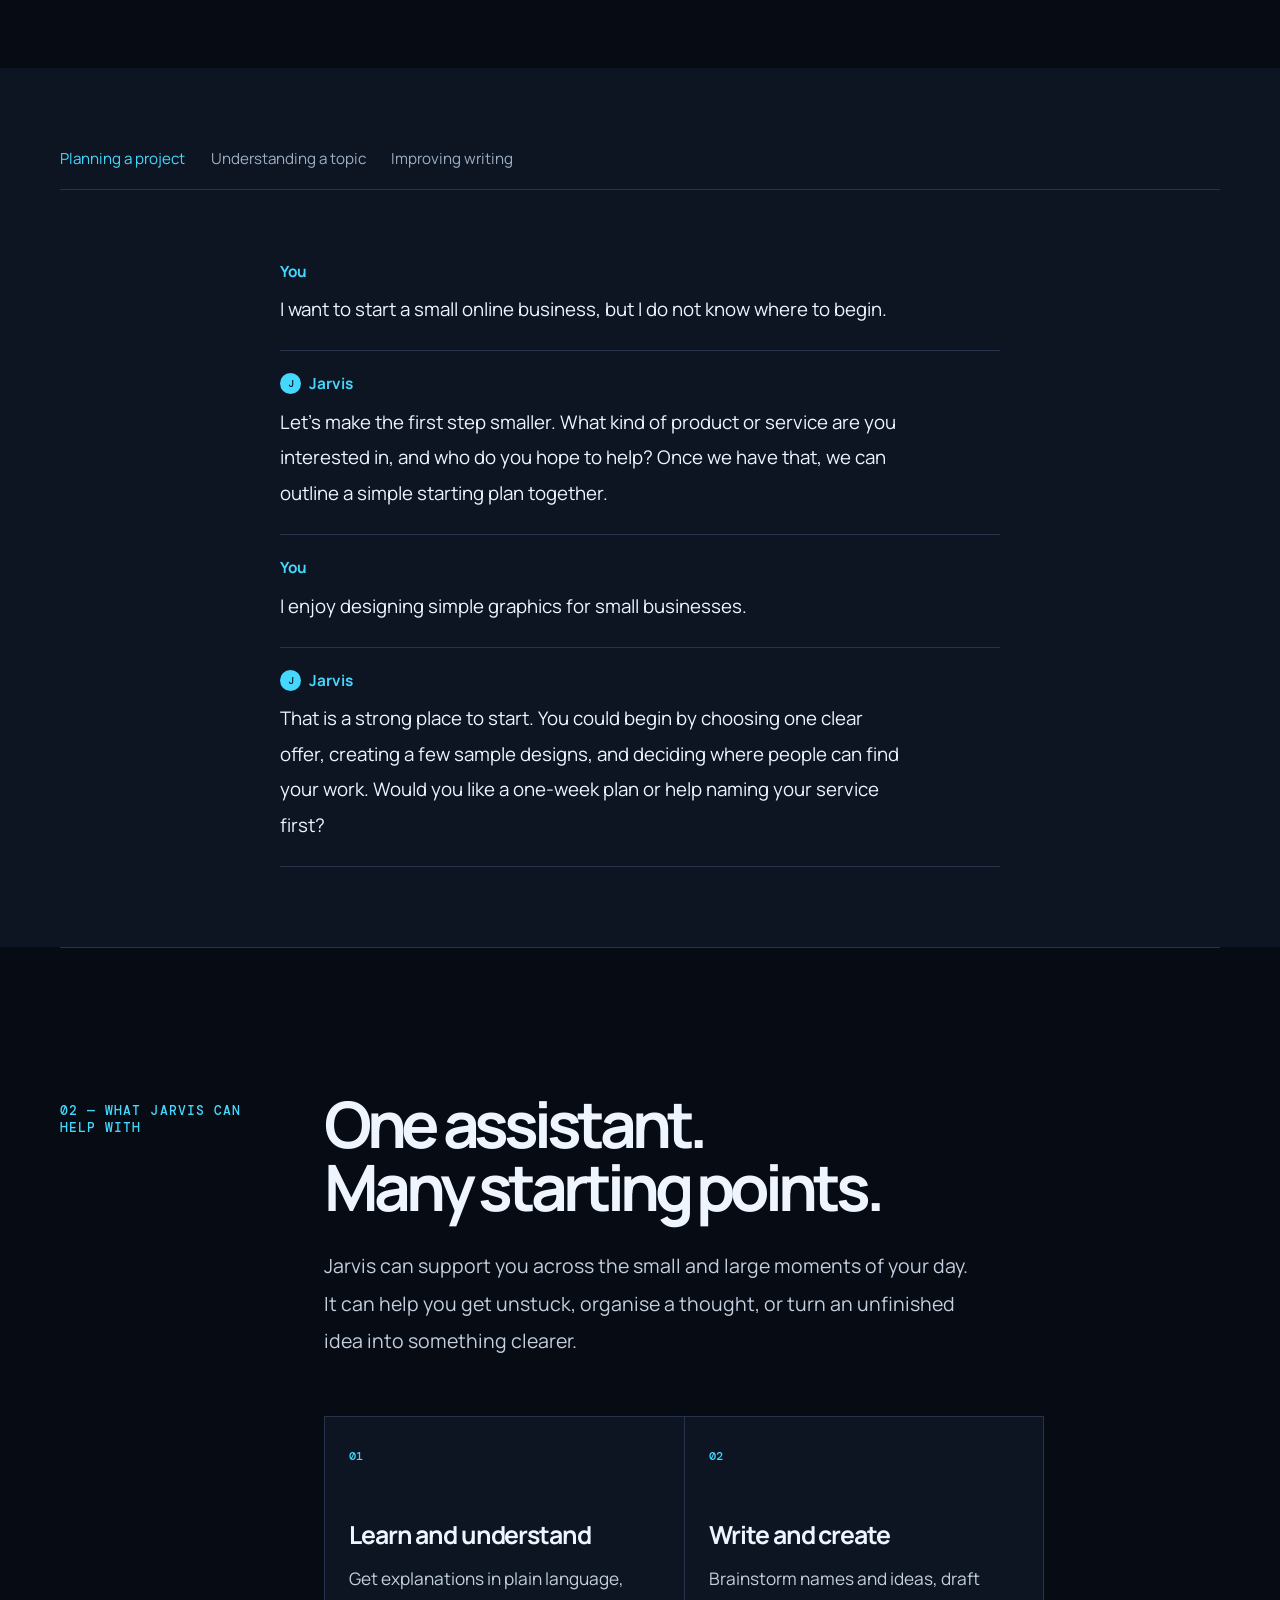
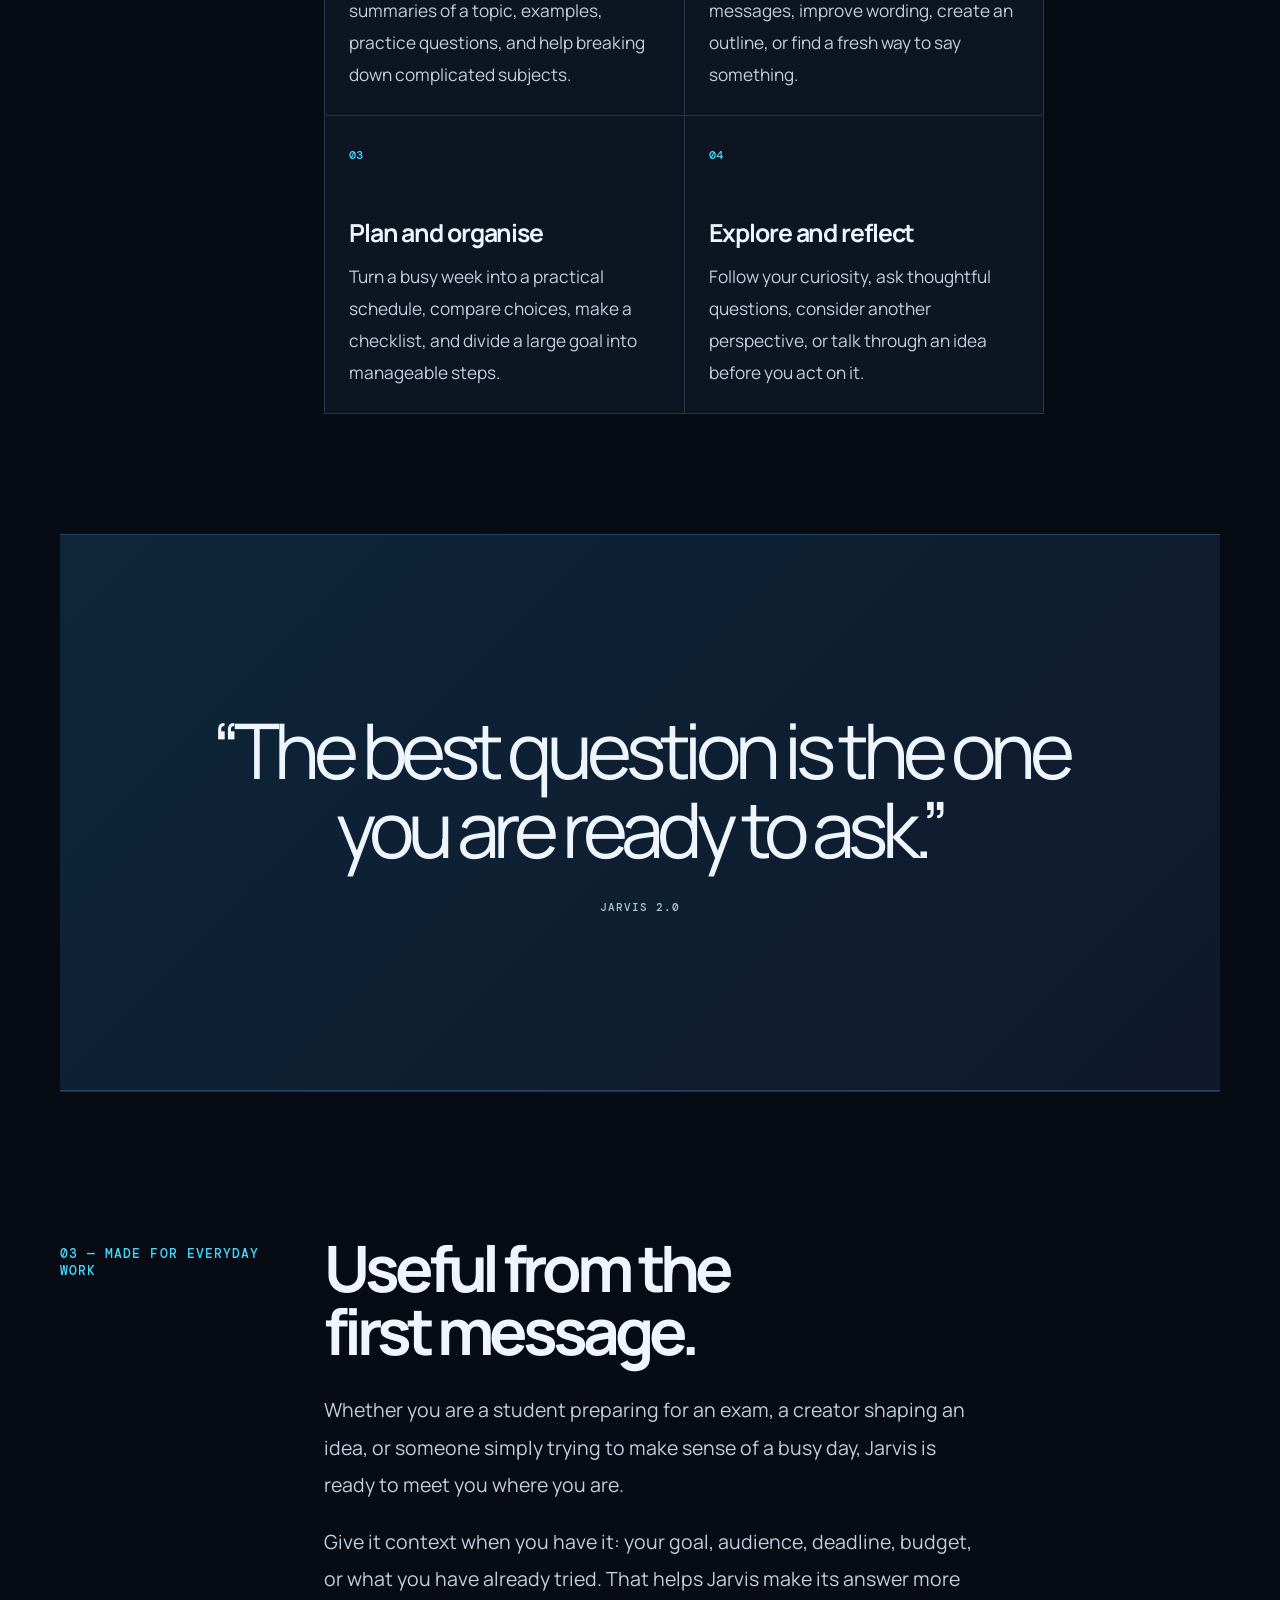
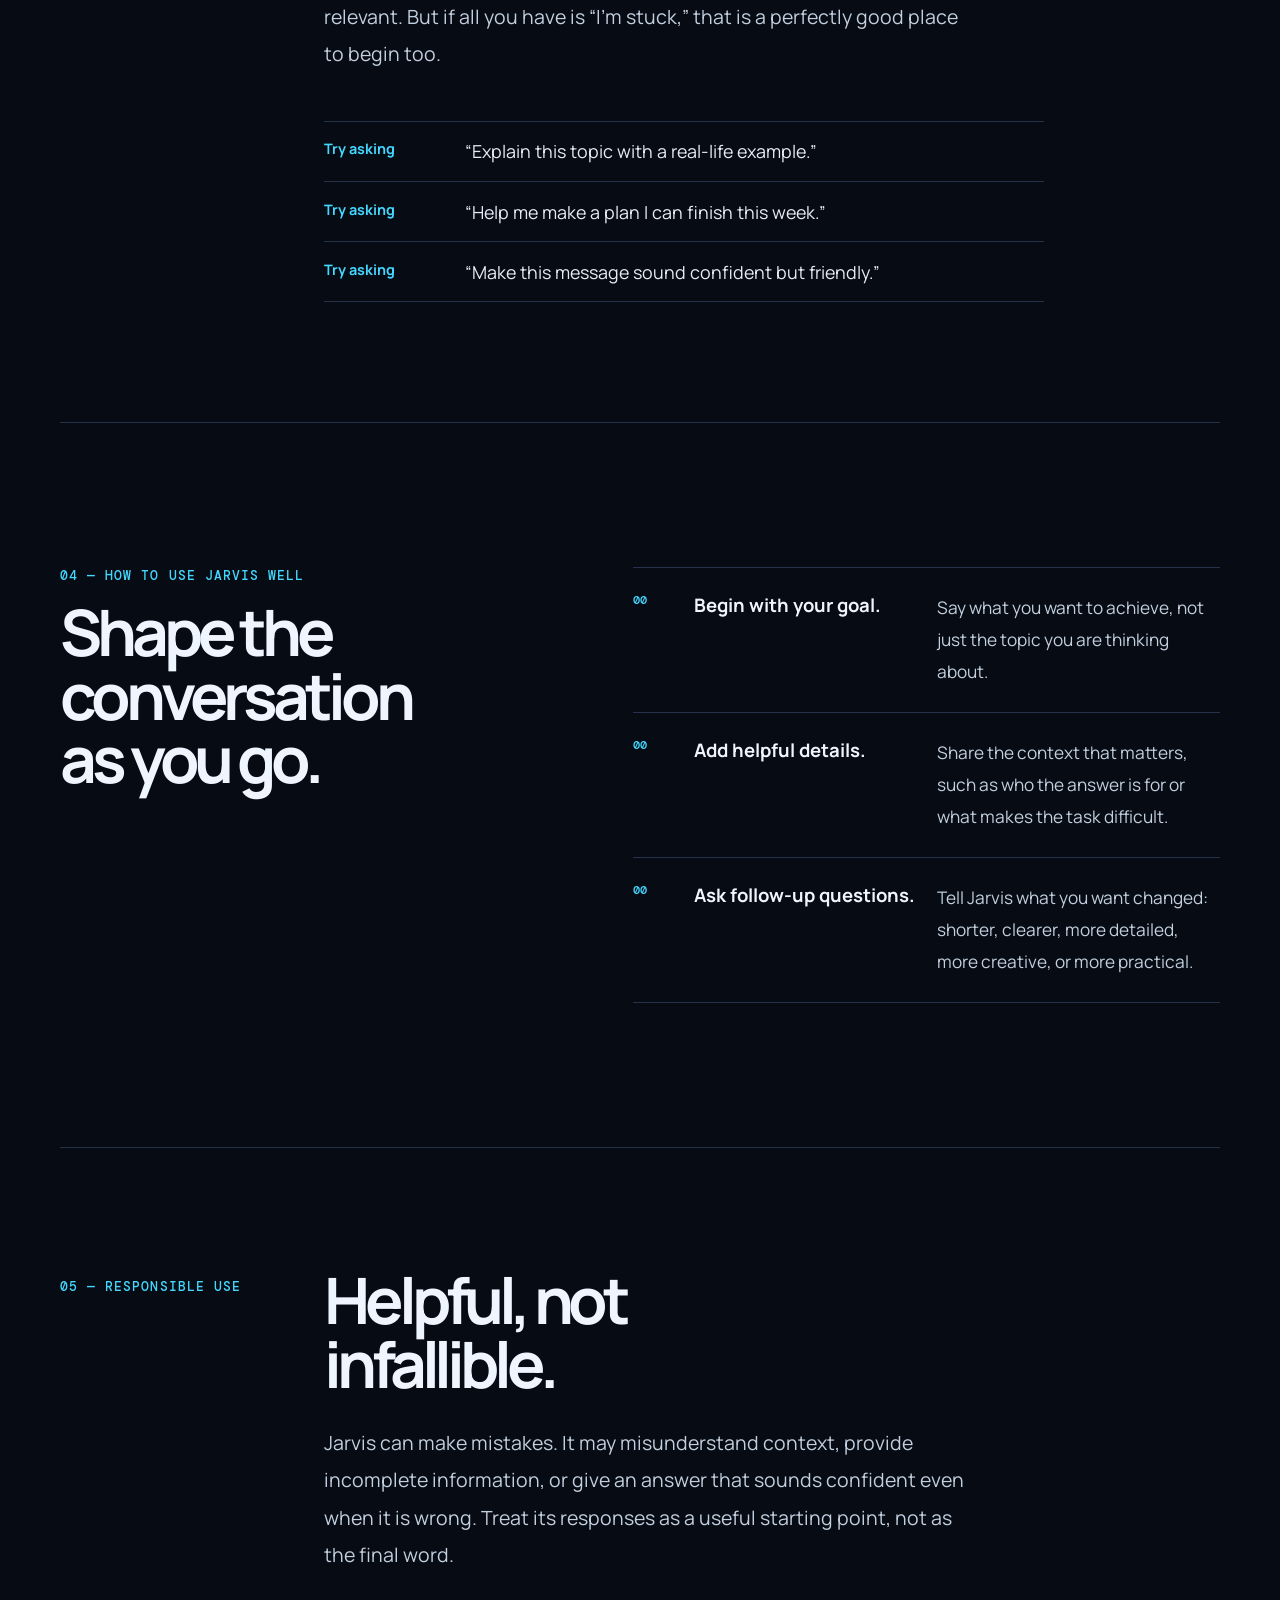
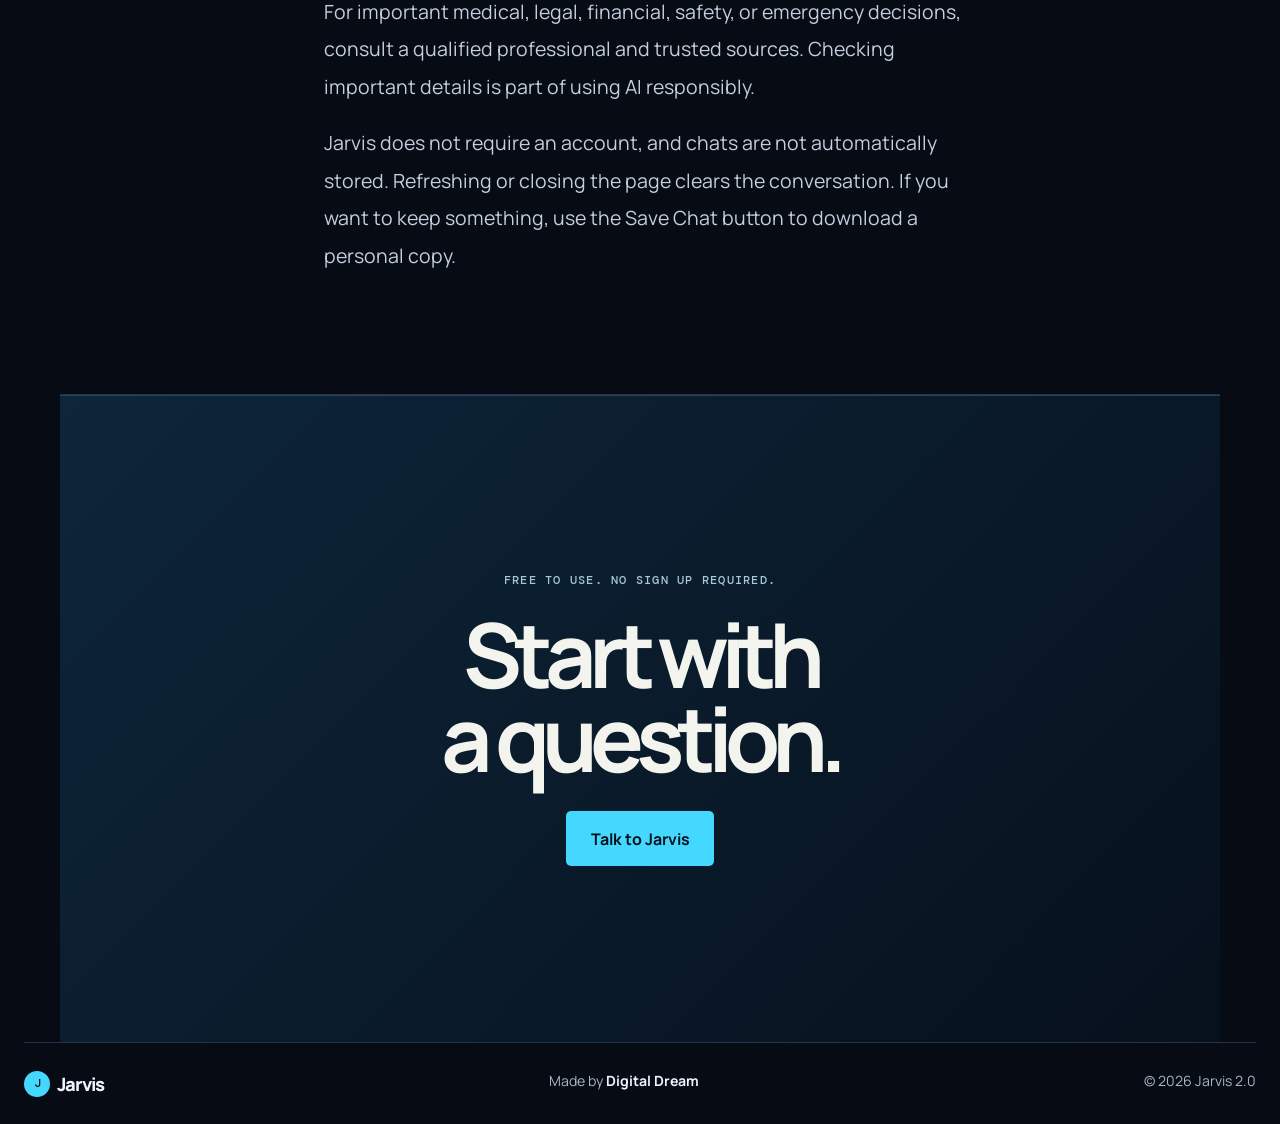
==== commit e05a1582: "Update README and index.html to reflect linked login and sign-up design previews" ====
--- a/index.html
+++ b/index.html
@@ -14,7 +14,7 @@
   <div id="page-preloader" class="page-preloader" role="status" aria-label="Loading Jarvis"><div class="preloader-mark">J</div><p>Preparing Jarvis 2.0</p><span class="preloader-line"></span></div>
   <header class="editorial-header">
     <a href="index.html" class="editorial-brand"><span>J</span> Jarvis</a>
-    <nav><a href="#capabilities">Capabilities</a><a href="#responsible-use">Responsible use</a><a class="editorial-cta-small" href="chat.html">Try Jarvis ↗</a></nav>
+    <nav><a href="#capabilities">Capabilities</a><a href="#responsible-use">Responsible use</a><a href="login.html">Log in</a><a class="editorial-cta-small" href="signup.html">Sign up</a></nav>
   </header>
 
   <main>
@@ -63,5 +63,9 @@
   </main>
   <footer class="editorial-footer"><a href="index.html" class="editorial-brand"><span>J</span> Jarvis</a><p>Made by <strong>Digital Dream</strong></p><p>© 2026 Jarvis 2.0</p></footer>
   <script src="preloader.js"></script>
+  <script>
+    window.va = window.va || function () { (window.vaq = window.vaq || []).push(arguments); };
+  </script>
+  <script defer src="/_vercel/insights/script.js"></script>
 </body>
 </html>
--- a/style.css
+++ b/style.css
@@ -11,6 +11,7 @@
 .auth-page { min-height:100vh; background:radial-gradient(circle at 15% 8%,#14345a 0,transparent 28%),radial-gradient(circle at 84% 82%,#102849 0,transparent 31%),#070b14; } .auth-layout { display:grid; grid-template-columns:minmax(0,1.08fr) minmax(430px,.92fr); min-height:100vh; } .auth-introduction { position:relative; display:flex; flex-direction:column; min-height:100%; padding:2rem clamp(2rem,6vw,7rem); overflow:hidden; border-right:1px solid #244057; background:linear-gradient(145deg,#091427d9,#0a1425aa); } .auth-introduction::before { content:''; position:absolute; inset:0; opacity:.32; background-image:linear-gradient(#63d9ff18 1px,transparent 1px),linear-gradient(90deg,#63d9ff18 1px,transparent 1px); background-size:48px 48px; mask-image:radial-gradient(ellipse at center,black,transparent 70%); pointer-events:none; } .auth-brand { position:relative; display:flex; align-items:center; gap:.55rem; width:max-content; color:var(--text); font-size:1.12rem; font-weight:800; letter-spacing:-.04em; text-decoration:none; } .auth-brand span { display:grid; place-items:center; width:30px; height:30px; border-radius:9px; color:#06101e; background:var(--cyan); box-shadow:0 0 22px #44d8ff88; font:500 .9rem 'DM Mono',monospace; } .auth-brand em { color:var(--cyan); font-style:normal; } .auth-intro-copy { position:relative; max-width:570px; margin:auto 0; } .auth-intro-copy p,.auth-eyebrow { margin:0 0 1rem; color:var(--cyan); font:500 .7rem 'DM Mono',monospace; letter-spacing:.15em; } .auth-intro-copy h1 { margin:0; font-size:clamp(2.8rem,5vw,5rem); line-height:1; letter-spacing:-.07em; } .auth-intro-copy span { display:block; max-width:440px; margin-top:1.4rem; color:var(--muted); line-height:1.75; } .auth-credit { position:relative; margin:0; color:#7c90a7; font-size:.72rem; } .auth-panel { display:grid; place-items:center; padding:2rem; background:#0a101caa; } .auth-card { width:min(100%,405px); } .auth-card h2 { margin:.25rem 0 .55rem; font-size:2.15rem; letter-spacing:-.06em; } .auth-description { margin:0 0 1.75rem; color:var(--muted); font-size:.9rem; line-height:1.65; } .auth-form { display:grid; gap:1rem; } .auth-form > label { display:grid; gap:.42rem; color:#d7e4f0; font-size:.76rem; font-weight:700; } .auth-form input:not([type="checkbox"]) { width:100%; border:1px solid var(--border); border-radius:9px; outline:0; padding:.78rem .85rem; color:var(--text); background:#101a2a; transition:border-color .2s,box-shadow .2s; } .auth-form input:not([type="checkbox"]):focus { border-color:var(--cyan); box-shadow:0 0 0 3px #44d8ff14; } .auth-form input::placeholder { color:#718198; } .auth-form-row { display:flex; justify-content:space-between; align-items:center; margin-top:-.1rem; font-size:.73rem; } .auth-form-row a,.auth-switch a { color:var(--cyan); text-decoration:none; } .remember-choice,.terms-choice { display:flex !important; align-items:center; gap:.48rem; color:#9eb0c4 !important; font-weight:500 !important; } .terms-choice { margin-top:-.1rem; font-size:.71rem !important; } .auth-primary { display:flex; align-items:center; justify-content:center; gap:.55rem; min-height:46px; border:0; border-radius:9px; color:#06101e; background:var(--cyan); box-shadow:0 8px 24px #44d8ff33; font-weight:800; transition:transform .2s,box-shadow .2s; } .auth-primary:hover { transform:translateY(-1px); box-shadow:0 12px 28px #44d8ff4d; } .auth-primary span { font-size:1.15rem; } .auth-divider { display:flex; align-items:center; gap:.75rem; margin:1.45rem 0 1rem; color:#718198; font-size:.7rem; } .auth-divider::before,.auth-divider::after { content:''; height:1px; flex:1; background:var(--border); } .auth-divider span { white-space:nowrap; } .social-sign-in { display:grid; grid-template-columns:repeat(3,1fr); gap:.55rem; } .social-sign-in button { display:flex; justify-content:center; align-items:center; gap:.38rem; min-height:42px; border:1px solid var(--border); border-radius:8px; color:#cddbe8; background:#101a2a; font-size:.73rem; font-weight:700; transition:.2s; } .social-sign-in button:hover { border-color:#4a9ab8; color:var(--cyan); background:#14243a; } .social-sign-in b { font-size:1rem; line-height:1; } .google-mark { color:#68d9ff; } .apple-mark { color:#e7eff8; } .facebook-mark { color:#67a8ff; font-family:Arial,sans-serif; } .auth-switch { margin:1.35rem 0 0; color:#93a7bc; text-align:center; font-size:.77rem; } .auth-preview-status { min-height:1.25rem; margin:.75rem 0 0; color:#8bdcf0; text-align:center; font-size:.7rem; line-height:1.45; } .welcome-voice-button { display:block; margin:.4rem auto 0; border:0; color:var(--cyan); background:transparent; font-size:.72rem; text-decoration:underline; } .welcome-voice-button[hidden] { display:none; }
 @media (max-width:820px) { .auth-layout { grid-template-columns:1fr; } .auth-introduction { min-height:270px; padding:1.5rem 1.5rem 2rem; border-right:0; border-bottom:1px solid #244057; } .auth-intro-copy { margin:auto 0 0; } .auth-intro-copy h1 { font-size:2.55rem; } .auth-intro-copy span { max-width:520px; margin-top:.7rem; font-size:.85rem; } .auth-credit { display:none; } .auth-panel { padding:2.4rem 1.25rem; } }
 .chat-main { flex:1; overflow-y:auto; -ms-overflow-style:none; scrollbar-width:none; } .chat-main::-webkit-scrollbar { display:none; } .messages { width:min(100% - 2rem,820px); margin:auto; padding:2rem 0 10rem; display:flex; flex-direction:column; gap:1.35rem; } .message-row { display:flex; align-items:flex-start; gap:.75rem; max-width:84%; animation:message-in .28s ease both; } .message-row.user { align-self:flex-end; } .message-row.user .message-bubble { background:linear-gradient(135deg,#255cbf,#244996); border-color:#427cdd; border-radius:16px 4px 16px 16px; } .message-row.jarvis { align-self:flex-start; } .jarvis-avatar { width:31px; height:31px; flex:none; border-radius:10px; font-size:.78rem; } .message-bubble,.typing-bubble { border:1px solid var(--border); border-radius:4px 16px 16px 16px; background:var(--surface); padding:.8rem 1rem; line-height:1.65; font-size:.93rem; white-space:pre-wrap; } .error-message .message-bubble { border-color:#9e5656; color:var(--danger); } .typing-bubble { display:flex; align-items:center; gap:.28rem; padding:.85rem 1rem; } .typing-bubble span { width:5px; height:5px; border-radius:50%; background:var(--cyan); animation:blink 1.2s infinite; } .typing-bubble span:nth-child(2) { animation-delay:.15s; } .typing-bubble span:nth-child(3) { animation-delay:.3s; } .typing-bubble b { margin-left:.3rem; color:var(--muted); font-weight:500; font-size:.78rem; }
+.voice-scene { position:fixed; z-index:2; inset:74px 0 0; display:grid; place-items:center; align-content:center; overflow:hidden; padding:2rem 1rem 8rem; text-align:center; isolation:isolate; background:radial-gradient(circle at 50% 42%,#174264 0,transparent 23%),radial-gradient(circle at 14% 84%,#152462 0,transparent 35%),#060a14; transition:background .8s ease; } .voice-scene[hidden] { display:none; } .voice-scene::before { content:''; position:absolute; inset:0; z-index:-1; opacity:.34; background-image:linear-gradient(#80e6ff14 1px,transparent 1px),linear-gradient(90deg,#80e6ff14 1px,transparent 1px); background-size:54px 54px; mask-image:radial-gradient(ellipse at center,black,transparent 72%); } .scene-stars { position:absolute; inset:0; z-index:-1; opacity:.7; background-image:radial-gradient(#9aefff 1px,transparent 1.5px); background-size:48px 48px; mask-image:radial-gradient(ellipse at center,black,transparent 72%); animation:star-drift 11s linear infinite; } .voice-scene-kicker { margin:0 0 2.2rem; color:#91eaff; font:500 .7rem 'DM Mono',monospace; letter-spacing:.2em; text-transform:uppercase; } .jarvis-presence { position:relative; display:grid; place-items:center; width:min(46vw,235px); aspect-ratio:1; } .presence-core { display:grid; place-items:center; z-index:2; width:32%; aspect-ratio:1; border:1px solid #c4f7ff; border-radius:50%; color:#04111d; background:radial-gradient(circle at 35% 30%,#efffff,#4ce0ff 42%,#5487ff); box-shadow:0 0 25px #46d9ff,0 0 75px #427cff; font:500 clamp(1.6rem,4vw,2.8rem) 'DM Mono',monospace; animation:core-float 3.4s ease-in-out infinite; } .presence-ring { position:absolute; border:1px solid #75e7ff80; border-radius:50%; box-shadow:inset 0 0 24px #44d8ff20,0 0 18px #44d8ff22; } .ring-one { width:56%; height:56%; animation:ring-turn 7s linear infinite; } .ring-two { width:77%; height:77%; border-style:dashed; animation:ring-turn 12s linear infinite reverse; } .ring-three { width:100%; height:100%; opacity:.55; transform:rotateX(68deg); animation:ring-breathe 2.4s ease-in-out infinite; } .voice-equalizer { display:flex; align-items:center; justify-content:center; gap:.4rem; min-height:40px; margin:2.3rem 0 .65rem; } .voice-equalizer i { width:4px; height:12px; border-radius:9px; background:linear-gradient(#b9f9ff,#44d8ff); box-shadow:0 0 10px #44d8ff; animation:equalize 1s ease-in-out infinite; animation-play-state:paused; } .voice-equalizer i:nth-child(2),.voice-equalizer i:nth-child(6) { animation-delay:.12s; } .voice-equalizer i:nth-child(3),.voice-equalizer i:nth-child(5) { animation-delay:.28s; } .voice-equalizer i:nth-child(4) { animation-delay:.42s; } .voice-scene-status { margin:0; font-size:clamp(1.25rem,3vw,1.7rem); font-weight:800; letter-spacing:-.04em; } .voice-scene-hint { max-width:320px; margin:.55rem 0 0; color:#a7bed0; font-size:.83rem; line-height:1.55; } .voice-scene.is-listening .voice-equalizer i,.voice-scene.is-speaking .voice-equalizer i { animation-play-state:running; } .voice-scene.is-listening .presence-core { animation-duration:1.15s; } .voice-scene.is-thinking .presence-ring { animation-duration:2.4s; } .voice-scene.is-speaking { background:radial-gradient(circle at 50% 42%,#24447a 0,transparent 23%),radial-gradient(circle at 83% 18%,#38318a 0,transparent 33%),#070914; } .voice-scene.is-warm { background:radial-gradient(circle at 50% 42%,#6e3b56 0,transparent 24%),radial-gradient(circle at 18% 75%,#5d365e 0,transparent 37%),#110916; } .voice-scene.is-creative { background:radial-gradient(circle at 50% 42%,#254b7a 0,transparent 24%),radial-gradient(circle at 82% 23%,#6a3c83 0,transparent 35%),#090a19; } @keyframes core-float { 50% { transform:translateY(-9px) scale(1.05); box-shadow:0 0 36px #46d9ff,0 0 92px #427cff; } } @keyframes ring-turn { to { transform:rotate(360deg); } } @keyframes ring-breathe { 50% { transform:rotateX(68deg) scale(1.07); opacity:1; } } @keyframes equalize { 50% { height:35px; opacity:.65; } } @keyframes star-drift { to { background-position:96px 96px; } }
 .composer-area { position:fixed; z-index:3; bottom:0; left:0; right:0; padding:1.5rem 1rem .8rem; background:linear-gradient(transparent,var(--bg) 26%); } .composer { display:flex; align-items:end; gap:.6rem; width:min(100%,820px); margin:auto; padding:.55rem; border:1px solid var(--border); border-radius:16px; background:var(--surface); box-shadow:0 15px 35px #0005; } textarea { flex:1; max-height:150px; border:0; outline:0; resize:none; padding:.55rem .6rem; color:var(--text); background:transparent; line-height:1.5; } textarea::placeholder { color:#748399; } .send-button { display:grid; place-items:center; width:38px; height:38px; flex:none; border:0; border-radius:10px; background:var(--cyan); color:#07101c; font-size:1.4rem; font-weight:800; transition:.2s; } .send-button:hover { transform:translateY(-1px); } .send-button:disabled { cursor:not-allowed; opacity:.45; } .composer-area p { margin:.55rem 0 0; color:#68778d; text-align:center; font-size:.68rem; }
 @keyframes message-in { from { opacity:0; transform:translateY(8px); } to { opacity:1; transform:none; } } @keyframes blink { 0%,70%,100% { opacity:.25; transform:translateY(0); } 35% { opacity:1; transform:translateY(-2px); } }
 @media (max-width:700px) { .about-section { grid-template-columns:1fr; gap:2rem; padding:5rem 0; } .how-section { padding:5rem 0; } .steps { grid-template-columns:1fr; gap:.7rem; margin:2rem 0; } .steps div { border-right:0; border-bottom:1px solid var(--border); } .site-footer { align-items:flex-start; flex-direction:column; gap:.5rem; } } @media (max-width:560px) { .landing-nav,.chat-header { padding:1rem; } .hero-content { margin-top:8.5rem; } .header-button span { display:none; } .header-button { font-size:1.05rem; padding:.35rem .5rem; } .messages { width:calc(100% - 1.2rem); padding-top:1.3rem; gap:1rem; } .message-row { max-width:93%; } .composer-area { padding:1rem .6rem .55rem; } }
@@ -49,13 +50,14 @@
 @media (max-width:420px) { .editorial-header { gap:.65rem; } .editorial-header .editorial-brand { gap:.4rem; font-size:1.1rem; } .editorial-header .editorial-brand span { width:28px; height:28px; font-size:.72rem; } .editorial-header nav { gap:0; } .editorial-header .editorial-cta-small { padding:.55rem .65rem; font-size:.82rem; } .article-intro { padding-top:4.25rem; } .article-intro h1.launch-title { font-size:clamp(2.35rem,12.2vw,3.3rem); } .article-actions { align-items:stretch; flex-direction:column; gap:.85rem; } .article-actions .article-button,.article-actions .article-link { text-align:center; } .article-actions .article-link { padding:.7rem; } }
 
 /* Chat controls: document context and browser voice chat. */
-.composer-icon { display:grid; place-items:center; width:38px; height:38px; flex:none; padding:0; border:1px solid var(--border); border-radius:10px; color:#b7c8d9; background:transparent; font-size:1rem; transition:.2s; } .composer-icon:hover,.composer-icon.active { border-color:var(--cyan); color:#06101e; background:var(--cyan); } .document-status { display:flex; align-items:center; gap:.6rem; width:min(100%,820px); margin:0 auto .45rem; padding:.55rem .75rem; border:1px solid #275a70; border-radius:9px; color:#c9eaf5; background:#44d8ff12; font-size:.75rem; } .document-status::before { content:'Document context'; color:var(--cyan); font-weight:700; } .document-status span { overflow:hidden; text-overflow:ellipsis; white-space:nowrap; } .document-status button { margin-left:auto; padding:0 .15rem; border:0; color:var(--cyan); background:none; font-size:1.15rem; }
-.composer-icon.text-control { width:auto; min-width:62px; padding:0 .7rem; font-size:.75rem; font-weight:700; white-space:nowrap; }
+.composer-icon { display:grid; place-items:center; width:38px; height:38px; flex:none; padding:0; border:1px solid var(--border); border-radius:10px; color:#b7c8d9; background:transparent; font-size:1rem; transition:.2s; } .composer-icon:hover,.composer-icon.active { border-color:var(--cyan); color:#06101e; background:var(--cyan); } .attachment-status { display:flex; align-items:center; gap:.6rem; width:min(100%,820px); margin:0 auto .45rem; padding:.45rem .6rem; border:1px solid #275a70; border-radius:9px; color:#c9eaf5; background:#44d8ff12; font-size:.75rem; } .attachment-status img { width:38px; height:38px; border-radius:6px; object-fit:cover; } .attachment-status span { overflow:hidden; text-overflow:ellipsis; white-space:nowrap; } .attachment-status button { margin-left:auto; padding:0 .15rem; border:0; color:var(--cyan); background:none; font-size:1.15rem; }
+.composer-icon.image-control { width:auto; min-width:62px; padding:0 .7rem; font-size:.75rem; font-weight:700; white-space:nowrap; }
 .composer-icon svg { width:18px; height:18px; fill:none; stroke:currentColor; stroke-width:1.8; stroke-linecap:round; stroke-linejoin:round; }
+.message-image { display:block; width:min(100%,280px); max-height:240px; margin-top:.55rem; border-radius:8px; object-fit:cover; }
 .message-bubble.is-streaming::after { content:'▋'; display:inline-block; margin-left:2px; color:var(--cyan); animation:stream-cursor .8s steps(1) infinite; }
 @keyframes stream-cursor { 50% { opacity:0; } }
-@media (max-width:680px) { .header-actions { gap:.35rem; } .composer-icon { width:34px; height:34px; font-size:.87rem; } .composer-icon.text-control { min-width:auto; padding:0 .45rem; font-size:.68rem; } }
-@media (max-width:380px) { .chat-header { gap:.4rem; } .composer { gap:.35rem; padding:.4rem; } .composer-icon.text-control { padding:0 .35rem; font-size:.62rem; } .composer-area { padding-left:.35rem; padding-right:.35rem; } }
+@media (max-width:680px) { .header-actions { gap:.35rem; } .composer-icon { width:34px; height:34px; font-size:.87rem; } .composer-icon.image-control { min-width:auto; padding:0 .45rem; font-size:.68rem; } }
+@media (max-width:380px) { .chat-header { gap:.4rem; } .composer { gap:.35rem; padding:.4rem; } .composer-icon.image-control { padding:0 .35rem; font-size:.62rem; } .composer-area { padding-left:.35rem; padding-right:.35rem; } }
 
 /* Unsaved chat warning shown when a user clicks away from the chat page. */
 .leave-notice { position:fixed; z-index:10; right:1.25rem; bottom:1.25rem; width:min(calc(100% - 2.5rem),365px); padding:1.1rem; border:1px solid #397089; border-radius:14px; color:var(--text); background:#101c2e; box-shadow:0 20px 45px #0009; animation:notice-in .2s ease-out; } .leave-notice[hidden] { display:none; } .leave-notice-title { margin:0 0 .5rem; color:var(--cyan); font-size:1rem; font-weight:800; } .leave-notice > p:not(.leave-notice-title) { margin:.3rem 0 1rem; color:#c3d2e0; font-size:.83rem; line-height:1.55; } .leave-notice div { display:flex; justify-content:flex-end; gap:.55rem; } .stay-button,.leave-button { border-radius:7px; padding:.55rem .75rem; font-size:.76rem; font-weight:700; } .stay-button { border:1px solid var(--border); color:var(--text); background:transparent; } .leave-button { border:1px solid #c66b6b; color:#ffd8d8; background:#6b2e34; } @keyframes notice-in { from { opacity:0; transform:translateY(12px); } to { opacity:1; transform:none; } }
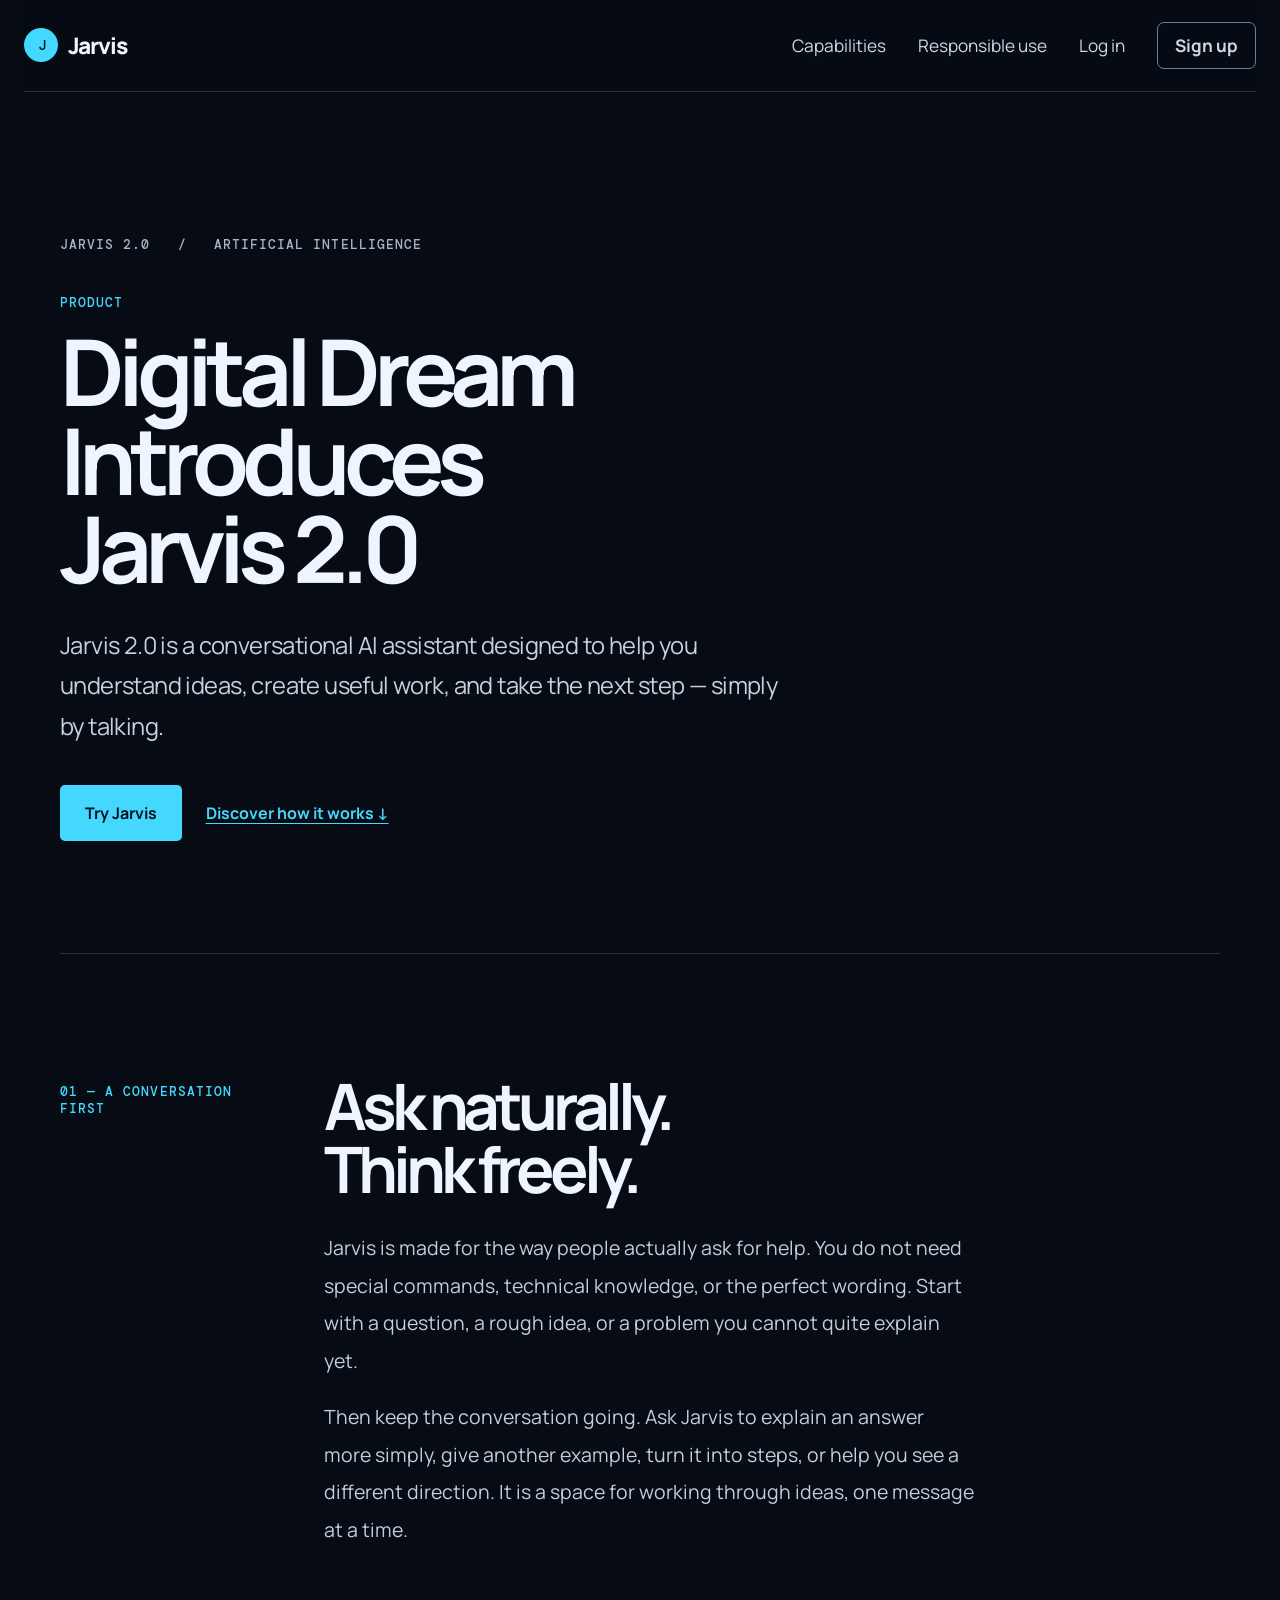
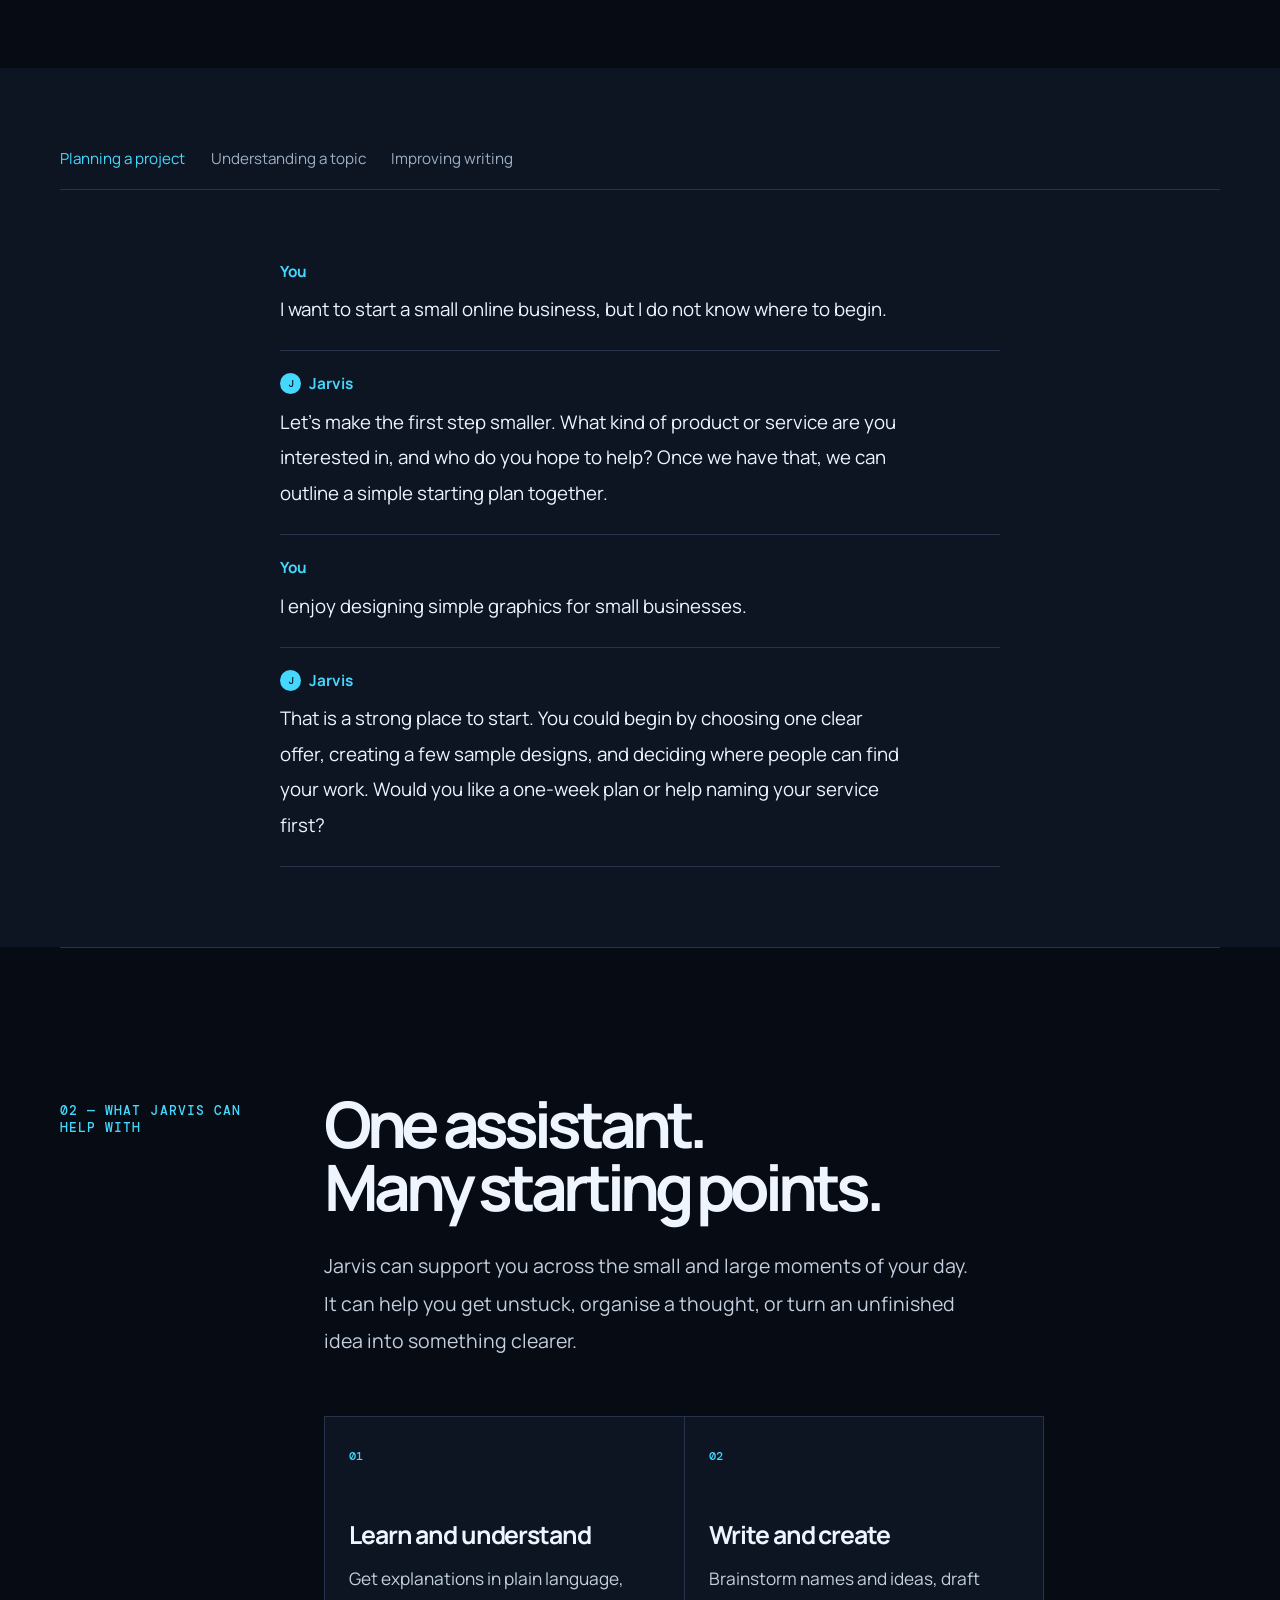
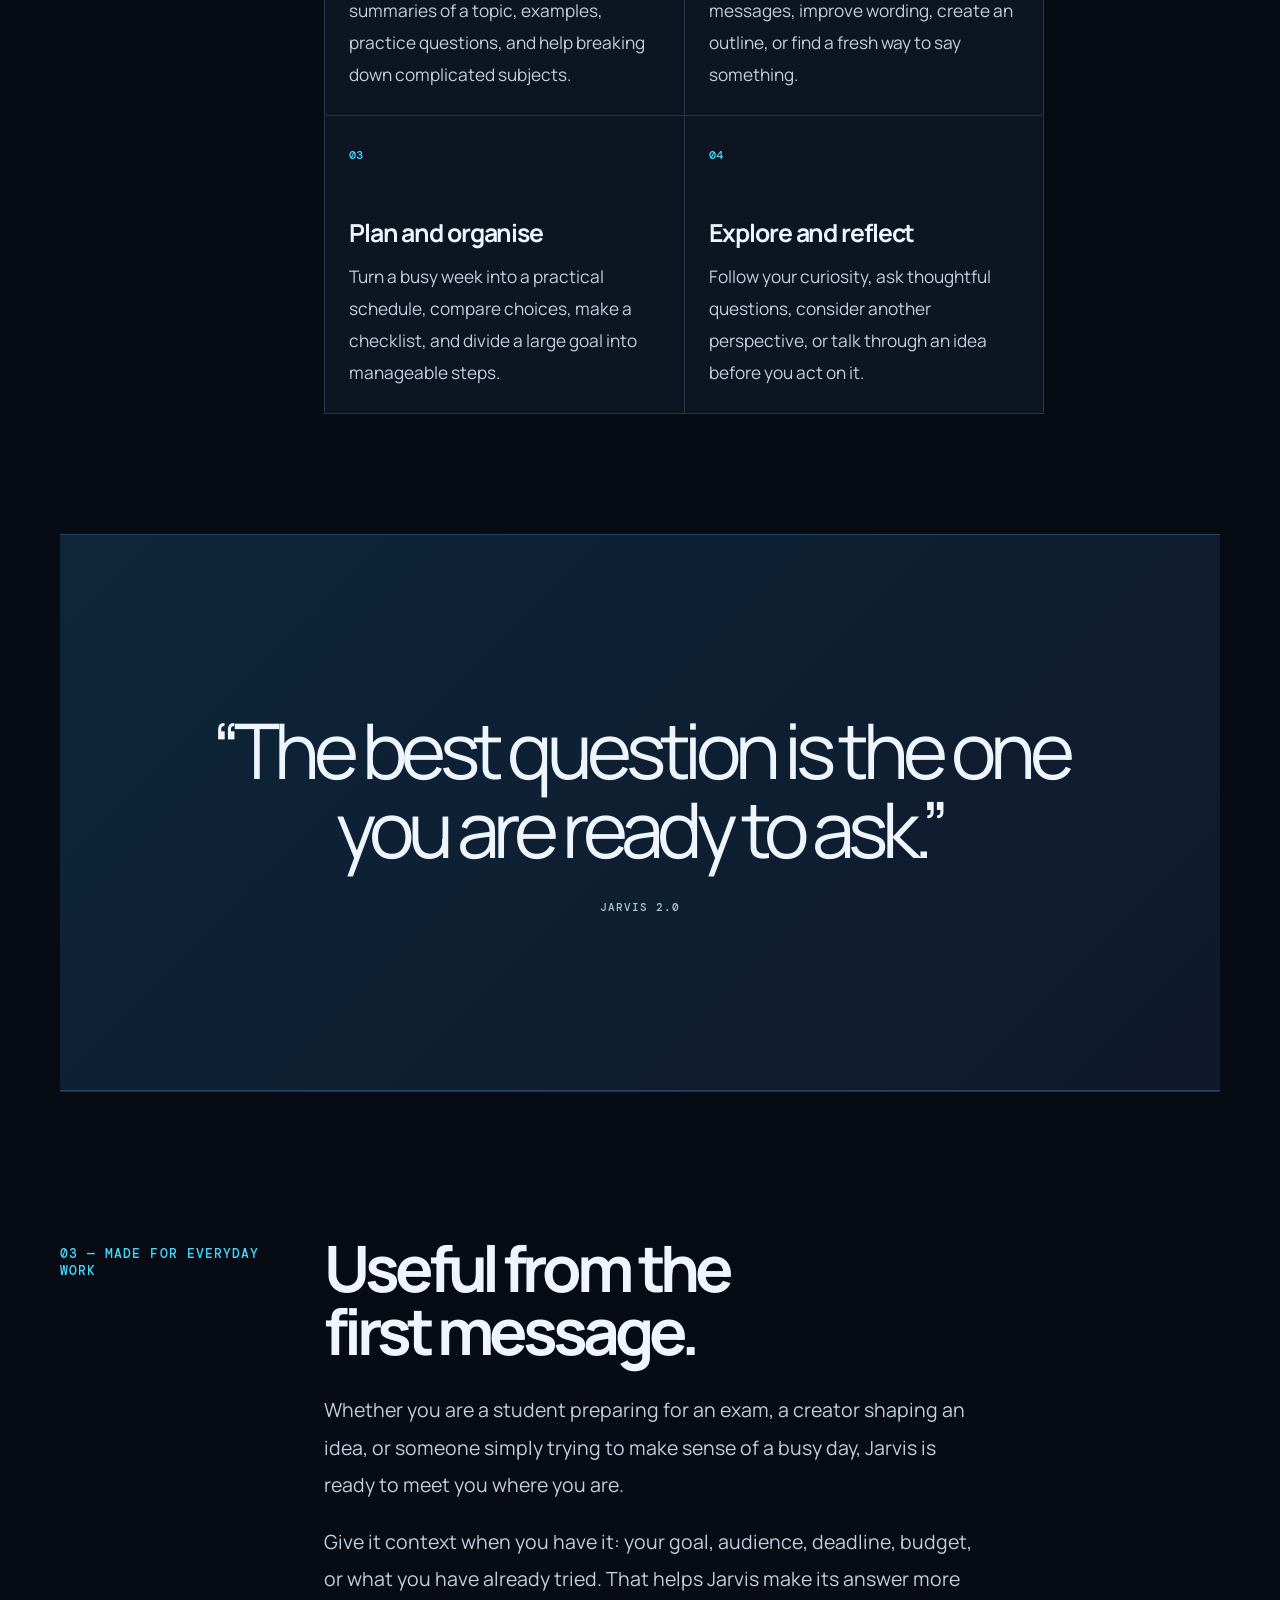
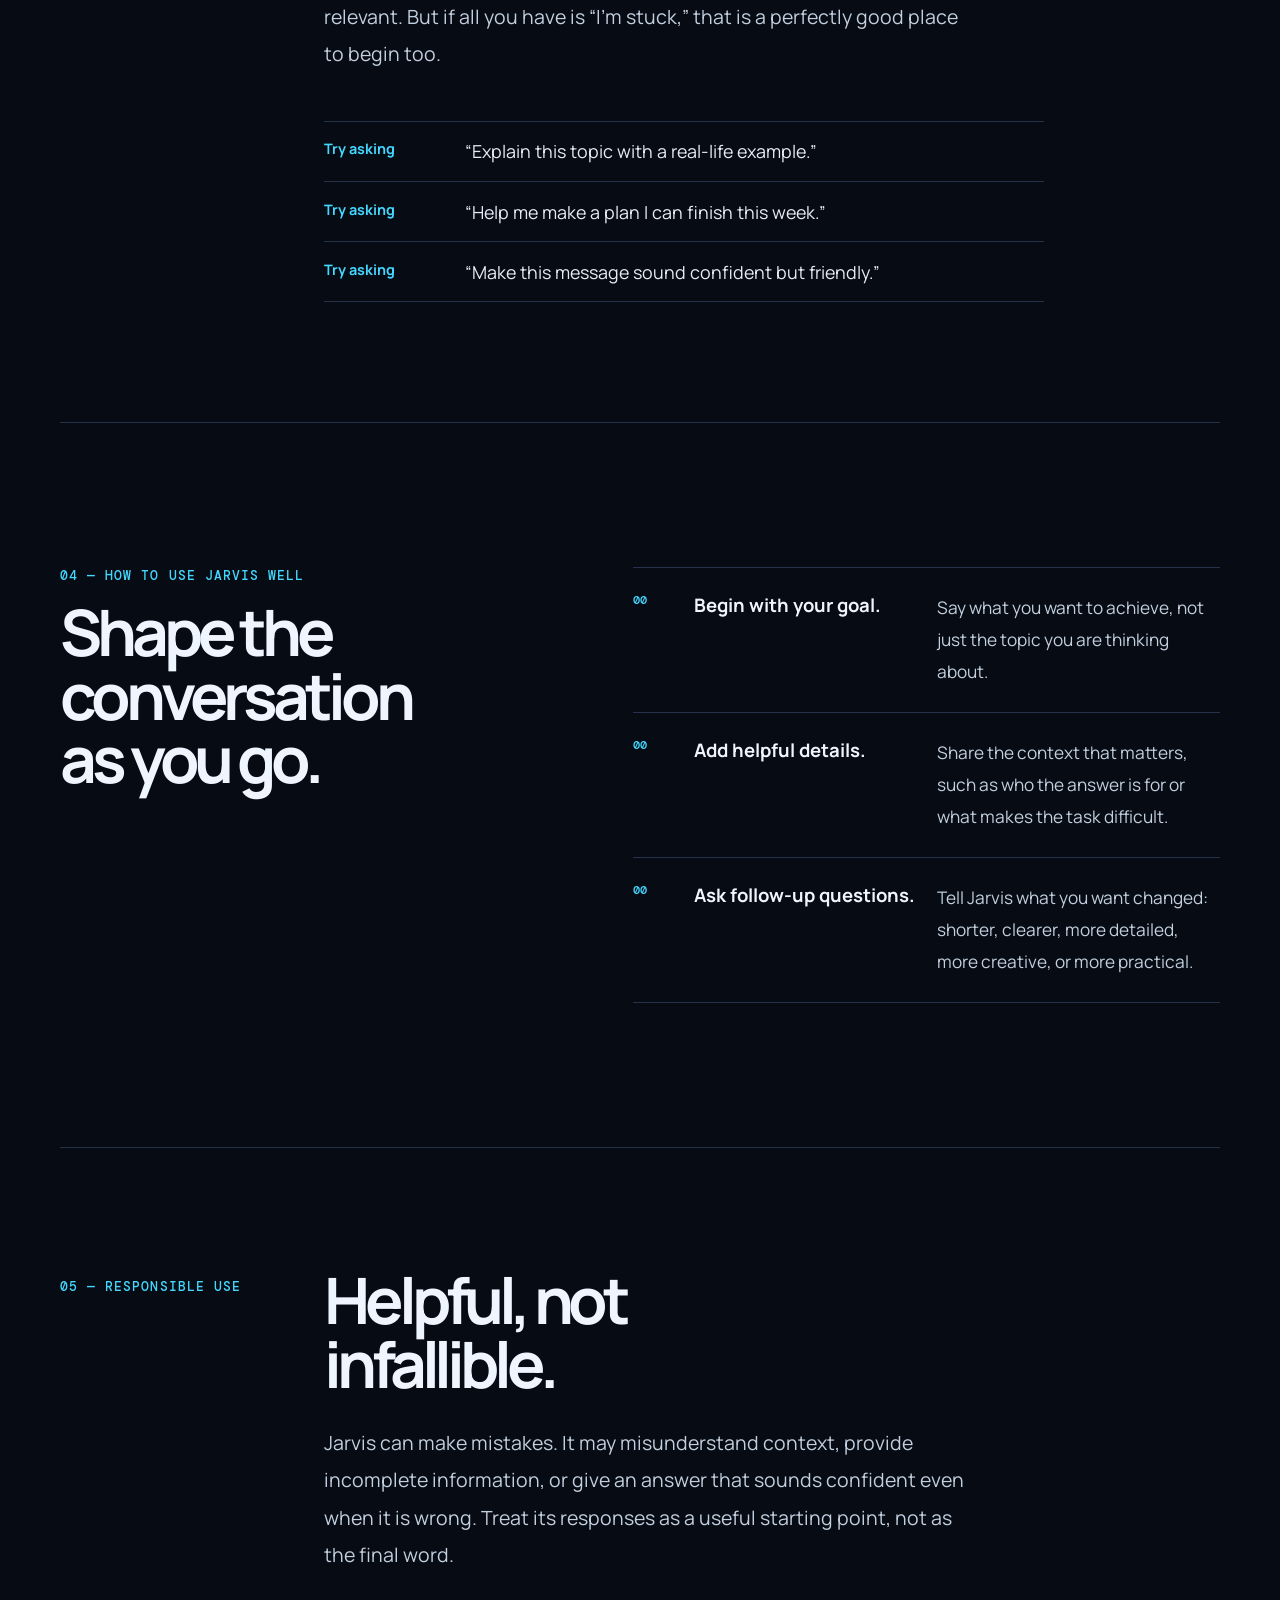
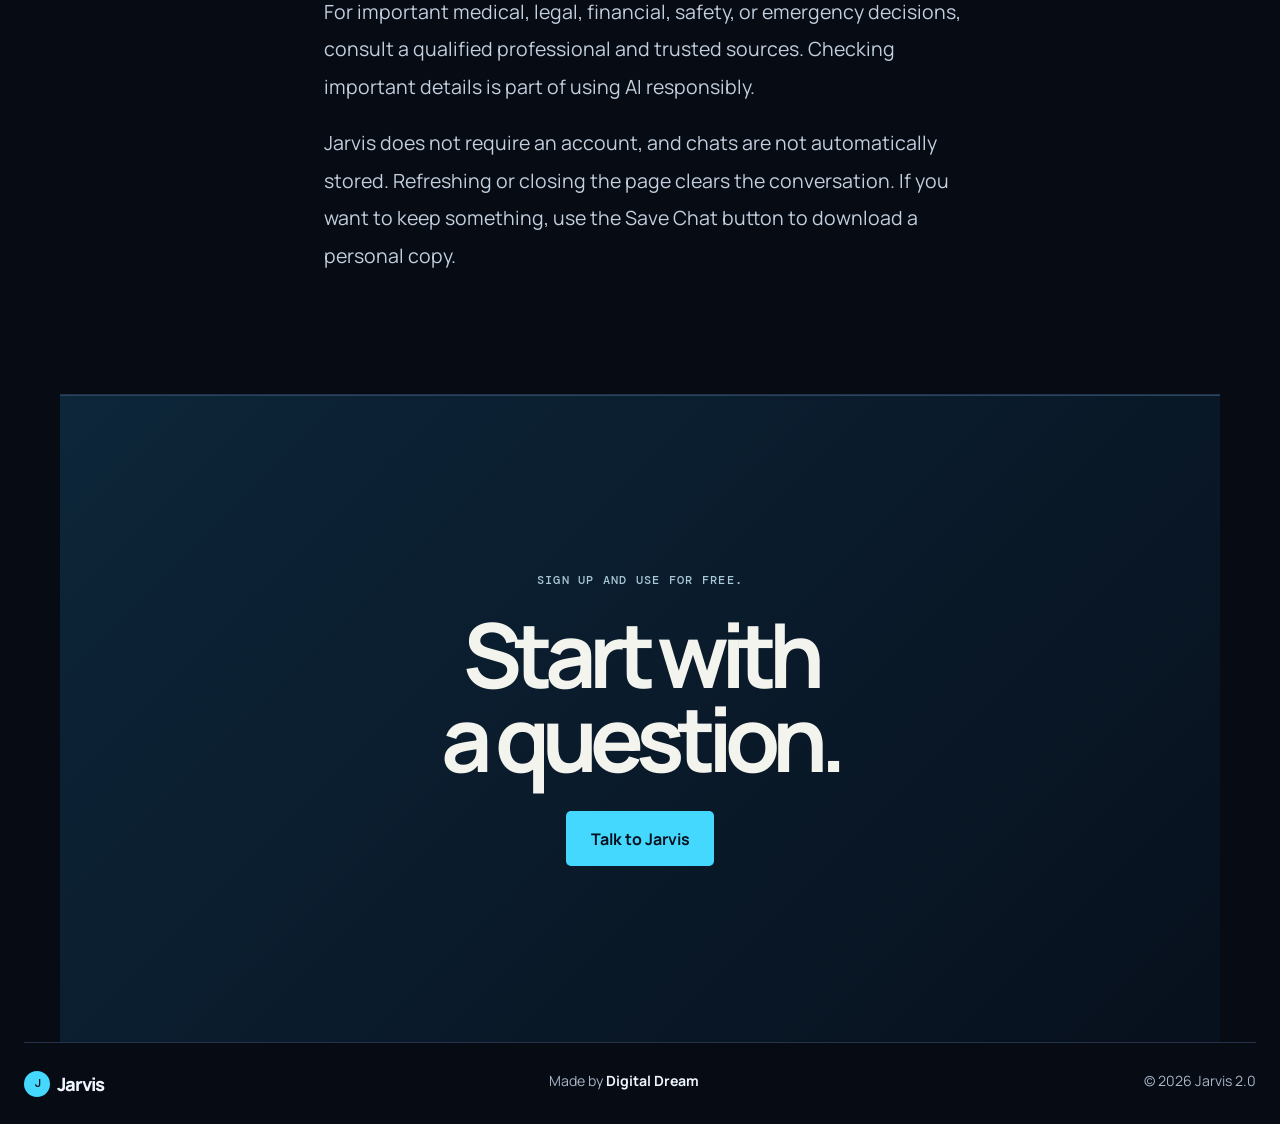
==== commit fc6708ae: "Update call-to-action in index.html to encourage sign-up for free usage" ====
--- a/index.html
+++ b/index.html
@@ -58,7 +58,7 @@
         <div class="section-content"><h2>Helpful, not<br>infallible.</h2><p>Jarvis can make mistakes. It may misunderstand context, provide incomplete information, or give an answer that sounds confident even when it is wrong. Treat its responses as a useful starting point, not as the final word.</p><p>For important medical, legal, financial, safety, or emergency decisions, consult a qualified professional and trusted sources. Checking important details is part of using AI responsibly.</p><p>Jarvis does not require an account, and chats are not automatically stored. Refreshing or closing the page clears the conversation. If you want to keep something, use the Save Chat button to download a personal copy.</p></div>
       </section>
 
-      <section class="article-final"><p>Free to use. No sign up required.</p><h2>Start with<br>a question.</h2><a href="chat.html" class="article-button light-button">Talk to Jarvis</a></section>
+      <section class="article-final"><p>Sign up and use for Free.</p><h2>Start with<br>a question.</h2><a href="chat.html" class="article-button light-button">Talk to Jarvis</a></section>
     </article>
   </main>
   <footer class="editorial-footer"><a href="index.html" class="editorial-brand"><span>J</span> Jarvis</a><p>Made by <strong>Digital Dream</strong></p><p>© 2026 Jarvis 2.0</p></footer>
